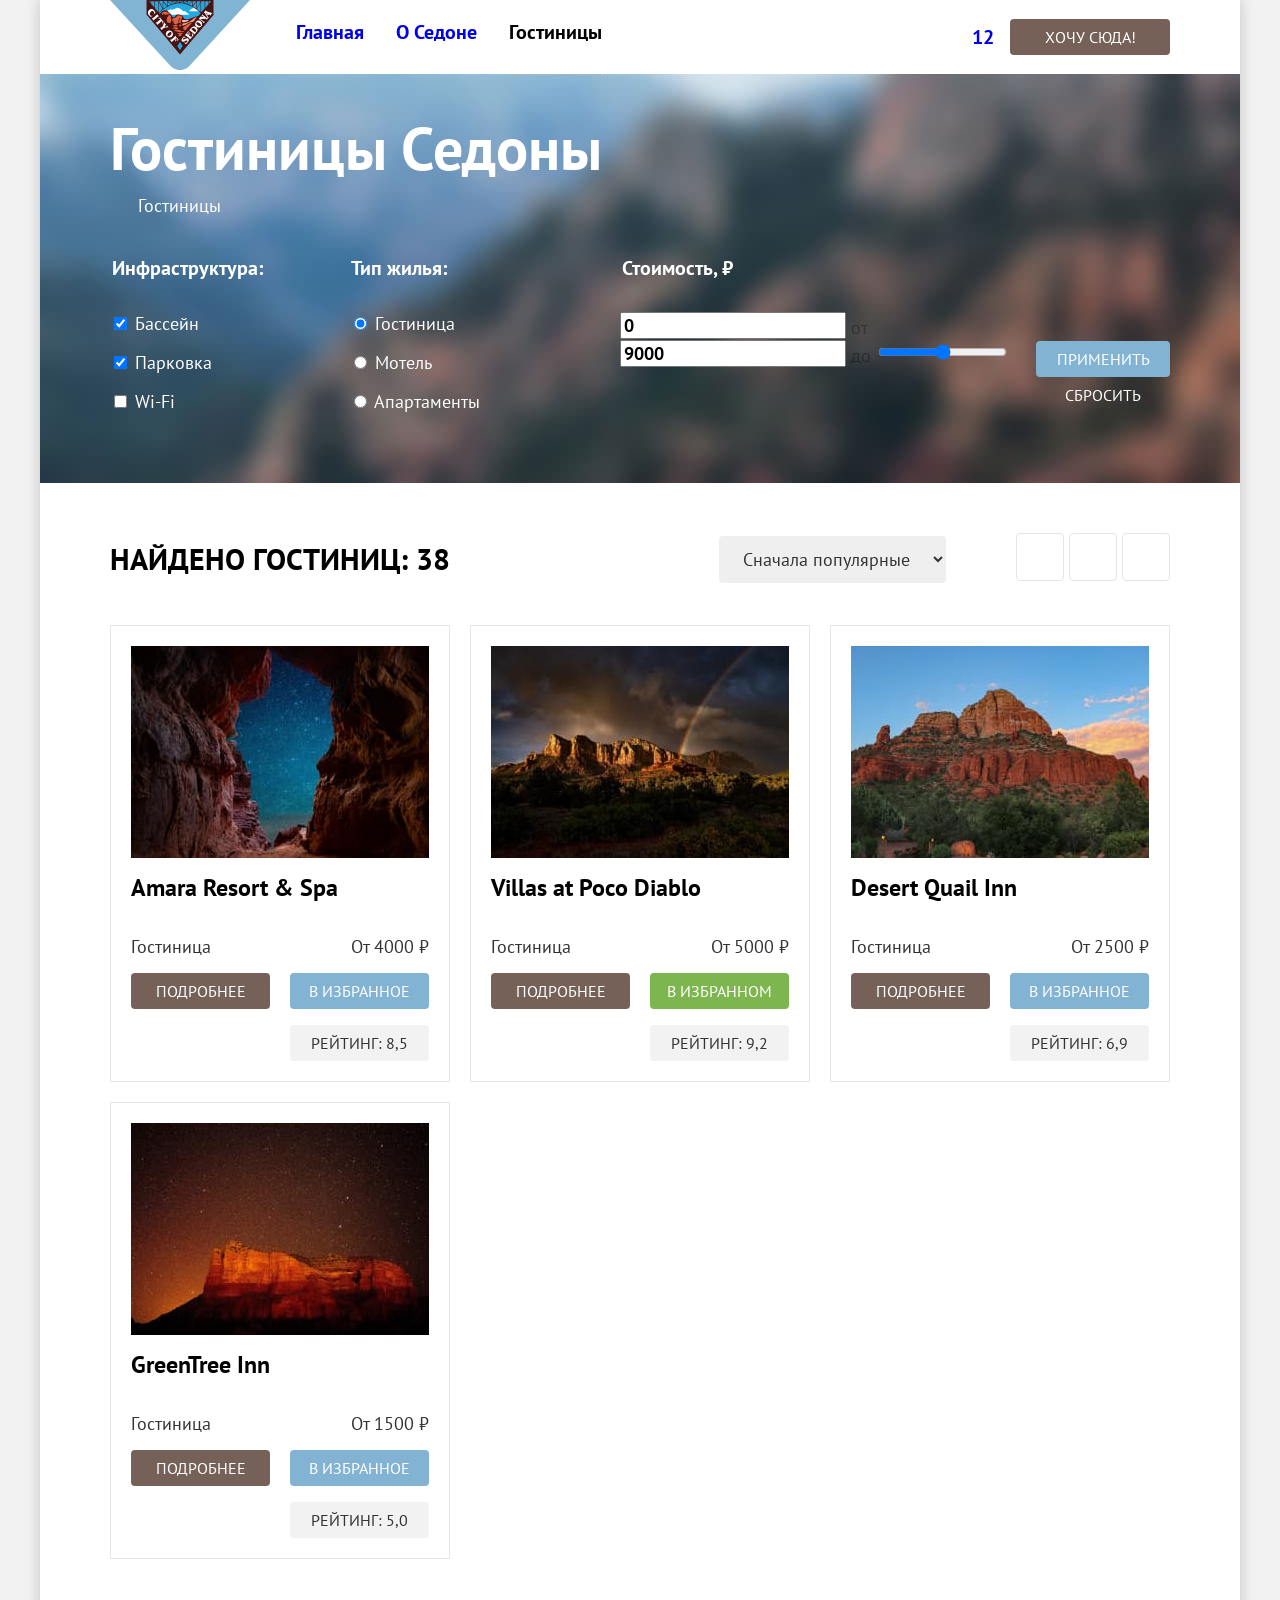
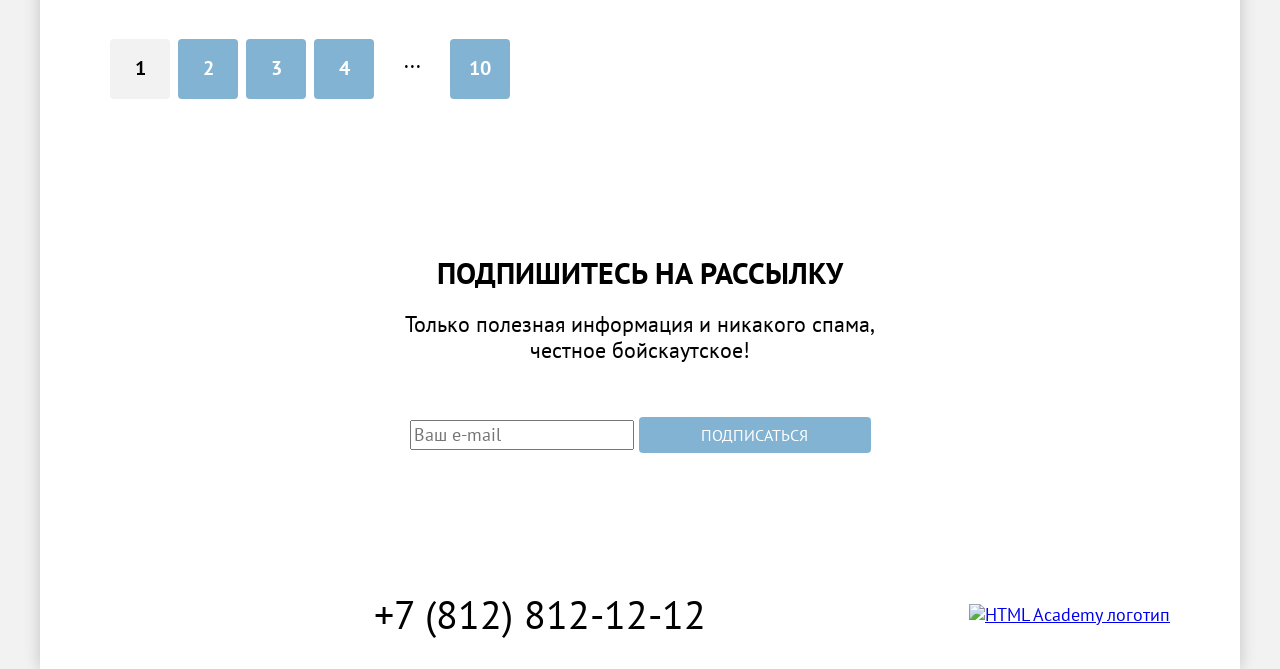
==== catalog.html @ a779dffb "Добавит сетки для блока удобств и карточек товаров" ====
<!doctype html>
<html lang="ru">
  <head>
    <meta charset="utf-8" />
    <title>Каталог</title>
    <link rel="stylesheet" href="styles/styles.css" />
  </head>
  <body>
    <header class="page-header">
      <div class="page-header__container container">
        <div class="page-header__logo logo">
          <a href="index.html" class="logo__link">
            <img
              src="images/logo.svg"
              width="140"
              height="70"
              alt="Логотип Седона"
            />
          </a>
        </div>

        <nav class="page-header__navigation navigation">
          <ul class="navigation__list">
            <li class="navigation__item">
              <a class="navigation__link" href="index.html">Главная</a>
            </li>
            <li class="navigation__item">
              <a href="#" class="navigation__link">О Седоне</a>
            </li>
            <li class="navigation__item">
              <a class="navigation__link" aria-current="page">Гостиницы</a>
            </li>
          </ul>

          <ul class="navigation__list navigation__list--user">
            <li class="navigation__item">
              <a href="#" class="navigation__link">
                <span class="visually-hidden">Поиск</span>
              </a>
            </li>
            <li class="navigation__item">
              <a href="#" class="navigation__link">
                <span class="visually-hidden">Отелей в избранном:</span>
                <span class="navigation__favorites">12</span>
              </a>
            </li>
            <li class="navigation__item">
              <a href="#" class="navigation__button button button--brown"
                >Хочу сюда!</a
              >
            </li>
          </ul>
        </nav>
      </div>
    </header>

    <main class="page-main page-main--inner">
      <header class="page-main__header page-main__header--catalog">
        <div class="container">
          <h1 class="page-main__title">Гостиницы Седоны</h1>

          <div class="page-main__breadcrumbs breadcrumbs">
            <ul class="breadcrumbs__list">
              <li class="breadcrumbs__item">
                <a href="index.html" class="breadcrumbs__link">
                  <span class="visually-hidden">Главная</span>
                </a>
              </li>
              <li class="breadcrumbs__item">
                <a class="breadcrumbs__link">Гостиницы</a>
              </li>
            </ul>
          </div>

          <div class="page-main__filters filters">
            <form
              action="https://echo.htmlacademy.ru/"
              method="get"
              class="filters__form"
            >
              <div class="filters__column filters__column--left">
                <fieldset class="filter__group">
                  <legend class="filter__title">Инфраструктура:</legend>

                  <ul class="filter__list">
                    <li class="filter__item">
                      <label class="filter__control control">
                        <input
                          type="checkbox"
                          name="pool"
                          class="control__input"
                          checked
                        />
                        <span class="control__title">Бассейн</span>
                      </label>
                    </li>
                    <li class="filter__item">
                      <label class="filter__control control">
                        <input
                          type="checkbox"
                          name="parking"
                          class="control__input"
                          checked
                        />
                        <span class="control__title">Парковка</span>
                      </label>
                    </li>
                    <li class="filter__item">
                      <label class="filter__control control">
                        <input
                          type="checkbox"
                          name="wi-fi"
                          class="control__input"
                        />
                        <span class="control__title">Wi-Fi</span>
                      </label>
                    </li>
                  </ul>
                </fieldset>

                <fieldset class="filter__group">
                  <legend class="filter__title">Тип жилья:</legend>

                  <ul class="filter__list">
                    <li class="filter__item">
                      <label class="filter__control control">
                        <input
                          type="radio"
                          name="housing-type"
                          value="hotel"
                          class="control__input"
                          checked
                        />
                        <span class="control__title">Гостиница</span>
                      </label>
                    </li>
                    <li class="filter__item">
                      <label class="filter__control control">
                        <input
                          type="radio"
                          name="housing-type"
                          value="motel"
                          class="control__input"
                        />
                        <span class="control__title">Мотель</span>
                      </label>
                    </li>
                    <li class="filter__item">
                      <label class="filter__control control">
                        <input
                          type="radio"
                          name="housing-type"
                          value="apartments"
                          class="control__input"
                        />
                        <span class="control__title">Апартаменты</span>
                      </label>
                    </li>
                  </ul>
                </fieldset>
              </div>

              <div class="filters__column filters__column--right">
                <fieldset class="filter__group">
                  <legend class="filter__title">Стоимость, &#8381;</legend>

                  <label for="price-min" class="filter__price">
                    <input
                      type="number"
                      id="price-min"
                      name="price-min"
                      value="0"
                    />
                    <span>от</span>
                  </label>

                  <label for="price-max" class="filter__price">
                    <input
                      type="number"
                      id="price-max"
                      name="price-max"
                      value="9000"
                    />
                    <span>до</span>
                  </label>

                  <input type="range" />
                </fieldset>

                <div class="filters__buttons">
                  <button
                    type="submit"
                    class="filters__button button button--blue"
                  >
                    Применить
                  </button>
                  <button
                    type="reset"
                    class="filters__button button button--transparent"
                  >
                    Сбросить
                  </button>
                </div>
              </div>
            </form>
          </div>
        </div>
      </header>

      <div class="container">
        <div class="page-main__handling handling">
          <p class="handling__text">
            <b>Найдено гостиниц: 38</b>
          </p>

          <select class="handling__sort" name="sort" aria-label="Сортировка">
            <option value="popular">Сначала популярные</option>
            <option value="cheap">Сначала дешёвые</option>
            <option value="expensive">Сначала дорогие</option>
          </select>

          <div class="handling__view" aria-label="Вид отображения">
            <a class="handling__button button" href="catalog.html?view=tile">
              <span class="visually-hidden">Плитка</span>
            </a>
            <a class="handling__button button" href="catalog.html?view=card">
              <span class="visually-hidden">Карточка</span>
            </a>
            <a class="handling__button button" href="catalog.html?view=list">
              <span class="visually-hidden">Список</span>
            </a>
          </div>
        </div>

        <section class="offers">
          <h2 class="visually-hidden">Найденные предложения гостиниц</h2>

          <ul class="offers__list">
            <li class="offers__item">
              <article class="offer">
                <div class="offer__image">
                  <img
                    src="images/hotels/hotel-1.jpg"
                    width="300"
                    height="212"
                    alt="Amara Resort & Spa"
                  />
                </div>

                <h3 class="offer__title">Amara Resort & Spa</h3>

                <dl class="offer__detail">
                  <dt>Гостиница</dt>
                  <dd>От 4000 ₽</dd>
                </dl>

                <footer class="offer__footer">
                  <div class="offer__links">
                    <a href="#" class="offer__link button button--brown"
                      >Подробнее</a
                    >
                    <a href="#" class="offer__link button button--blue"
                      >В избранное</a
                    >
                  </div>

                  <div class="offer__rating rating">
                    <span class="rating__stars"></span>
                    <span class="rating__value button button--grey"
                      >Рейтинг: 8,5</span
                    >
                  </div>
                </footer>
              </article>
            </li>

            <li class="offers__item">
              <article class="offer">
                <div class="offer__image">
                  <img
                    src="images/hotels/hotel-2.jpg"
                    width="300"
                    height="212"
                    alt="Villas at Poco Diablo"
                  />
                </div>

                <h3 class="offer__title">Villas at Poco Diablo</h3>

                <dl class="offer__detail">
                  <dt>Гостиница</dt>
                  <dd>От 5000 ₽</dd>
                </dl>

                <footer class="offer__footer">
                  <div class="offer__links">
                    <a href="#" class="offer__link button button--brown"
                      >Подробнее</a
                    >
                    <a href="#" class="offer__link button button--green"
                      >В избранном</a
                    >
                  </div>

                  <div class="offer__rating rating">
                    <span class="rating__stars"></span>
                    <span class="rating__value button button--grey"
                      >Рейтинг: 9,2</span
                    >
                  </div>
                </footer>
              </article>
            </li>

            <li class="offers__item">
              <article class="offer">
                <div class="offer__image">
                  <img
                    src="images/hotels/hotel-3.jpg"
                    width="300"
                    height="212"
                    alt="Desert Quail Inn"
                  />
                </div>

                <h3 class="offer__title">Desert Quail Inn</h3>

                <dl class="offer__detail">
                  <dt>Гостиница</dt>
                  <dd>От 2500 ₽</dd>
                </dl>

                <footer class="offer__footer">
                  <div class="offer__links">
                    <a href="#" class="offer__link button button--brown"
                      >Подробнее</a
                    >
                    <a href="#" class="offer__link button button--blue"
                      >В избранноe</a
                    >
                  </div>

                  <div class="offer__rating rating">
                    <span class="rating__stars"></span>
                    <span class="rating__value button button--grey"
                      >Рейтинг: 6,9</span
                    >
                  </div>
                </footer>
              </article>
            </li>

            <li class="offers__item">
              <article class="offer">
                <div class="offer__image">
                  <img
                    src="images/hotels/hotel-4.jpg"
                    width="300"
                    height="212"
                    alt="GreenTree Inn"
                  />
                </div>

                <h3 class="offer__title">GreenTree Inn</h3>

                <dl class="offer__detail">
                  <dt>Гостиница</dt>
                  <dd>От 1500 ₽</dd>
                </dl>

                <footer class="offer__footer">
                  <div class="offer__links">
                    <a href="#" class="offer__link button button--brown"
                      >Подробнее</a
                    >
                    <a href="#" class="offer__link button button--blue"
                      >В избранноe</a
                    >
                  </div>

                  <div class="offer__rating rating">
                    <span class="rating__stars"></span>
                    <span class="rating__value button button--grey"
                      >Рейтинг: 5,0</span
                    >
                  </div>
                </footer>
              </article>
            </li>
          </ul>
        </section>

        <div class="page-main__pagination pagination">
          <ul class="pagination__list">
            <li class="pagination__item pagination__item--current">
              <a class="pagination__link button button--grey">1</a>
            </li>

            <li class="pagination__item">
              <a href="#" class="pagination__link button button--blue">2</a>
            </li>

            <li class="pagination__item">
              <a href="#" class="pagination__link button button--blue">3</a>
            </li>

            <li class="pagination__item">
              <a href="#" class="pagination__link button button--blue">4</a>
            </li>

            <li class="pagination__item pagination__item--space">
              <span class="pagination__link button">...</span>
            </li>

            <li class="pagination__item">
              <a href="#" class="pagination__link button button--blue">10</a>
            </li>
          </ul>
        </div>
      </div>
    </main>

    <footer class="page-footer">
      <section class="page-footer__subscribe subscribe">
        <div class="container subscribe__container">
          <h2 class="subscribe__title">Подпишитесь на рассылку</h2>

          <p class="subscribe__text">
            Только полезная информация и никакого спама,<br />честное
            бойскаутское!
          </p>

          <form
            class="subscribe__form"
            action="https://echo.htmlacademy.ru/"
            method="post"
          >
            <input
              type="email"
              name="email"
              class="subscribe__input"
              placeholder="Ваш e-mail"
              autocomplete="email"
            />
            <button type="submit" class="subscribe__button button button--blue">
              Подписаться
            </button>
          </form>
        </div>
      </section>

      <div class="page-footer__container container">
        <section class="page-footer__social social">
          <h2 class="social__title visually-hidden">Мы в социальных сетях</h2>

          <ul class="social__list">
            <li class="social__item">
              <a href="#" class="social__link">
                <span class="visually-hidden">ВК</span>
              </a>
            </li>
            <li class="social__item">
              <a href="#" class="social__link">
                <span class="visually-hidden">Телеграмм</span>
              </a>
            </li>
            <li class="social__item">
              <a href="#" class="social__link">
                <span class="visually-hidden">YouTube</span>
              </a>
            </li>
          </ul>
        </section>

        <section class="page-footer__contacts contacts">
          <h2 class="contacts__title visually-hidden">Контакты</h2>

          <ul class="contacts__list">
            <li class="contacts__item">
              <a href="tel:78128121212" class="contacts__link"
                >+7 (812) 812-12-12</a
              >
            </li>
          </ul>
        </section>

        <div class="page-footer__academy academy">
          <a
            href="https://htmlacademy.ru/intensive/htmlcss"
            class="academy__link"
          >
            <img
              src="images/academy.svg"
              width="115"
              height="33"
              alt="HTML Academy логотип"
            />
          </a>
        </div>
      </div>
    </footer>
  </body>
</html>
---- styles/styles.css ----
@font-face {
  font-family: "PT Sans";
  font-style: normal;
  font-weight: 400;
  src: url("../fonts/ptsans-400.woff2") format("woff2");
  font-display: swap;
}

@font-face {
  font-family: "PT Sans";
  font-style: normal;
  font-weight: 700;
  src: url("../fonts/ptsans-700.woff2") format("woff2");
  font-display: swap;
}

:root {
  --brown-bg: #756157;
  --blue-bg: #82b3d3;
  --grey-bg: #f2f2f2;
  --green-bg: #7DB54F;
  --color-secondary: #333333;
  --light-blue-bg: rgba(131, 179, 211, 0.12);
  --fz-h2: 30px;
  --lh-h2: 36px;
  --btn-border-radius: 4px;
  --border-handling: 1px solid #e5e5e5;
}

.visually-hidden {
  position: absolute;
  width: 1px;
  height: 1px;
  margin: -1px;
  padding: 0;
  border: 0;
  clip: rect(0 0 0 0);
  overflow: hidden;
}

html {
  height: 100%;
  background-color: var(--grey-bg);
}

body {
  display: flex;
  flex-direction: column;
  margin: 0 auto;
  max-width: 1200px;
  min-height: 100%;

  font-family: "PT Sans", sans-serif;
  font-size: 18px;
  line-height: 21px;
  color: #000000;

  background-color: #ffffff;
  box-shadow: 0 0 15px 0 rgba(0, 0, 0, 0.2);
}

h1 {
  margin: 0;
  font-weight: 700;
  font-size: 60px;
  line-height: 78px;
}

.page-main {
  flex-grow: 1;
}

.page-main--inner {
  margin-bottom: 20px;
}

.container {
  margin: 0 auto;
  max-width: 1060px;
}

.button {
  box-sizing: border-box;
  display: inline-block;
  padding: 8px;

  font: inherit;
  color: inherit;
  font-size: 16px;
  line-height: 20px;
  text-align: center;
  text-decoration: none;
  text-transform: uppercase;

  border: none;
  border-radius: var(--btn-border-radius);
  cursor: pointer;
}

.button--brown {
  color: #ffffff;
  background-color: var(--brown-bg);
}

.button--blue {
  color: #ffffff;
  background-color: var(--blue-bg);
}

.button--green {
  color: #ffffff;
  background-color: var(--green-bg);
}

.button--transparent {
  background-color: transparent;
}

.button--grey {
  background-color: var(--grey-bg);
}

.navigation {
  flex-grow: 1;
  display: flex;
}

.navigation__list {
  display: flex;
  flex-wrap: wrap;
  margin: 0;
  padding: 0;
}

.navigation__list--user {
  margin-left: auto;
  align-items: center;
}

.navigation__item {
  list-style: none;
}

.navigation__link {
  display: block;
  padding: 20px 16px;

  font-weight: 700;
  font-size: 20px;
  line-height: 24px;
  text-decoration: none;
}

.navigation__button {
   min-width: 160px;
}

.banner {
  padding: 51px;
  padding-bottom: 82px;

  color: #ffffff;
  text-align: center;

  background-color: var(--light-blue-bg);
  background-image: url("../images/backkgrounds/bg-welcome.jpg");
  background-repeat: no-repeat;
  background-position: center;
  background-size: cover;
}

.promo {
  padding: 64px;
  font-size: 22px;
  line-height: 26px;
  text-align: center;
}

.promo--big {
  padding-top: 69px;
  padding-bottom: 69px;
}

.promo p {
  margin-top: 0;
  margin-bottom: 25px;
}

.promo p:last-child {
  margin-bottom: 0;
}

.promo__text {
  margin: 0 auto;
  max-width: 620px;

  font-weight: 700;
  font-size: var(--fz-h2);
  line-height: var(--lh-h2);
  text-align: center;
  text-transform: uppercase;
}

.features__list {
  display: grid;
  grid-template-columns: repeat(3, 1fr);
  margin: 0;
  padding: 0;
  list-style: none;
}

.features__item {
  grid-column: span 1;
  text-align: center;
}

.features__item:nth-child(2n) {
  background-color: var(--light-blue-bg);
}

.features__item:nth-child(2n-1) {
  background-color: rgba(131, 179, 211, 0.2);
}

.features__item:first-child,
.features__item:last-child {
  grid-column: 1 / -1;
  color: #ffffff;
  background-color: var(--blue-bg);
}

.feature {
  display: flex;
}

.feature--with-image {
  display: grid;
  grid-template-columns: repeat(3, 1fr);
}

.feature--with-image .feature__image {
  grid-column: span 2;
}

.feature__description {
  display: flex;
  flex-direction: column;
  justify-content: center;
  align-items: center;
  box-sizing: border-box;
  padding: 84px;
  min-height: 385px;
}

.feature__description h3 {
  margin: 0;
  margin-bottom: 62px;

  font-weight: 700;
  font-size: 24px;
  line-height: 28px;
  text-transform: uppercase;
}

.feature__description p {
  vertical-align: middle;
}

.feature__image img {
  display: block;
  max-width: 100%;
}

.facilities__list {
  display: grid;
  grid-template-columns: repeat(3, 1fr);
  margin: 0;
  padding: 0;
  list-style: none;
}

.facilities__item {
  display: flex;
  flex-direction: column;
  justify-content: center;
  align-items: center;
  padding: 80px 85px;

  color: #333333;
  text-align: center;
}

.facilities__item:nth-child(2n - 1) {
  background-color: var(--light-blue-bg);
}

.facilities__item h3 {
  margin: 0;
  margin-bottom: 30px;

  font-weight: 700;
  font-size: 24px;
  line-height: 28px;
  text-transform: uppercase;
}

.facilities__item img {
  margin-bottom: 30px;
}

.facilities__item p {
  margin: 0;
}

.subscribe {
  margin: 0 auto;
  padding: 96px;
  text-align: center;
}

.subscribe--with-bg {
  color: #ffffff;
  background-color: var(--blue-bg);
  background-image: url("../images/backkgrounds/bg-subscribe.jpg");
  background-repeat: no-repeat;
  background-position: center;
  background-size: cover;
}

.subscribe p {
  margin: 0;
  margin-bottom: 20px;

  font-size: 22px;
  line-height: 26px;
}

.subscribe p:last-child {
  margin-bottom: 0;
}

.subscribe b,
.subscribe h2 {
  font-size: var(--fz-h2);
  line-height: var(--lh-h2);
  text-transform: uppercase;
}

.subscribe h2 {
  margin: 0;
  margin-bottom: 20px;
}

.subscribe__link {
  margin-top: 34px;
  min-width: 375px;
}

.subscribe__form {
  margin-top: 54px;
}

.subscribe__input {
  font: inherit;
  font-size: 18px;
  line-height: 24px;
}

.subscribe__button {
  width: 232px;
}

.social__list {
  margin: 0;
  padding: 0;
  list-style: none;
}

.social__link {
  color: inherit;
  text-decoration: none;
}

.contacts__list {
  margin: 0;
  padding: 0;
  list-style: none;
}

.contacts__link {
  font-size: 40px;
  line-height: 1;
  color: inherit;
  text-decoration: none;
}

.page-main__header {
  margin-bottom: 50px;
  padding-top: 35px;
  padding-bottom: 70px;
}

.page-main__header--catalog {
  color: #ffffff;
  background-color: var(--blue-bg);
  background-image: url("../images/backkgrounds/bg-filter.jpg");
  background-position: center;
  background-repeat: no-repeat;
  background-size: cover;
}

.page-main__title {
  margin-bottom: 8px;
}

.page-main__breadcrumbs {
  margin-bottom: 40px;
}

.page-main__handling {
  margin-bottom: 40px;
}

.breadcrumbs__list {
  display: flex;
  margin: 0;
  padding: 0;
  list-style: none;
}

.breadcrumbs__item:not(:last-child) {
  margin-right: 28px;
}

.breadcrumbs__link {
  color: inherit;
  text-decoration: none;
}

.filter__group {
  margin: 0;
  padding: 0;
  border: none;
}

.filters__form {
  display: flex;
  justify-content: space-between;
}

.filters__column {
  display: flex;
  justify-content: space-between;
}

.filters__column--left {
  width: 370px;
}

.filters__column--right {
  width: 550px;
}

.filter__title {
  margin-bottom: 32px;
  font-weight: 700;
  font-size: 20px;
  line-height: 24px;
}

.filter__list {
  margin: 0;
  padding: 0;
  list-style: none;
}

.filter__item:not(:last-child) {
  margin-bottom: 16px;
}

.control {
  line-height: 23px;
}

.filter__price input {
  font: inherit;
  font-weight: 700;
  font-size: inherit;
}

.filter__price span {
  line-height: 24px;
  vertical-align: middle;
  text-align: right;
  color: rgba(0, 0, 0, 0.3);
}

.filters__buttons {
  align-self: flex-end;
}

.filters__button {
  width: 100%;
}

.handling {
  display: flex;
  align-items: center;
}

.handling__text {
  margin: 0;
  margin-right: auto;

  font-weight: 700;
  font-size: var(--fz-h2);
  line-height: var(--lh-h2);
  text-transform: uppercase;
}

.handling__sort {
  margin-right: 70px;
  padding: 11px 20px;

  font: inherit;
  color: var(--color-secondary);

  border: var(--border-grey);
  border-radius: var(--btn-border-radius);
}

.handling__button {
  width: 48px;
  height: 48px;
  border: var(--border-handling);
}

.offers {
  margin-bottom: 40px;
}

.offers__list {
  display: grid;
  grid-template-columns: repeat(3, 1fr);
  gap: 20px;
  margin: 0;
  padding: 0;
  list-style: none;
}

.offers__item {
  display: grid;
}

.offer {
  display: flex;
  flex-direction: column;
  padding: 20px;
  border: 1px solid #e6e6e6;
}

.offer__image img {
  display: block;
  margin-bottom: 16px;
  max-width: 100%;
  object-fit: cover;
  object-position: center;
}

.offer__title {
  margin: 0;
  margin-bottom: 16px;

  font-weight: 700;
  font-size: 24px;
  line-height: 28px;
}

.offer__detail {
  display: grid;
  grid-template-columns: 1fr 1fr;
  margin-bottom: 16px;
  color: var(--color-secondary);
}

.offer__detail dd {
  margin: 0;
  text-align: right;
}

.offer__footer {
  margin-top: auto;
}

.offer__links {
  display: grid;
  grid-template-columns: 1fr 1fr;
  gap: 20px;
  margin-bottom: 16px;
}

.rating {
  display: grid;
  grid-template-columns: 1fr 1fr;
  gap: 20px;
}

.rating__value {
  color: var(--color-secondary);
}

.pagination {
  padding: 40px 0;
}

.pagination__list {
  display: flex;
  gap: 8px;
  margin: 0;
  padding: 0;
  list-style: none;
}

.pagination__item {
  color: #ffffff;
}

.pagination__item--current {
  color: inherit;
}

.pagination__item--space {
  color: inherit;
}

.pagination__link {
  width: 60px;
  height: 60px;

  font-weight: 700;
  font-size: 20px;
  line-height: 42px;
  color: inherit;
  text-align: center;
  text-decoration: none;
  vertical-align: middle;
  text-transform: uppercase;
}

.pagination__item--space .pagination__link {
  font-weight: 400;
  font-size: 22px;
  line-height: 26px;
}

.page-header__container {
  display: flex;
}

.page-header__logo {
  margin-right: 30px;
}

.page-footer__container {
  display: flex;
  flex-wrap: wrap;
  justify-content: space-between;
  align-items: center;
  padding-top: 45px;
  padding-bottom: 35px;
}
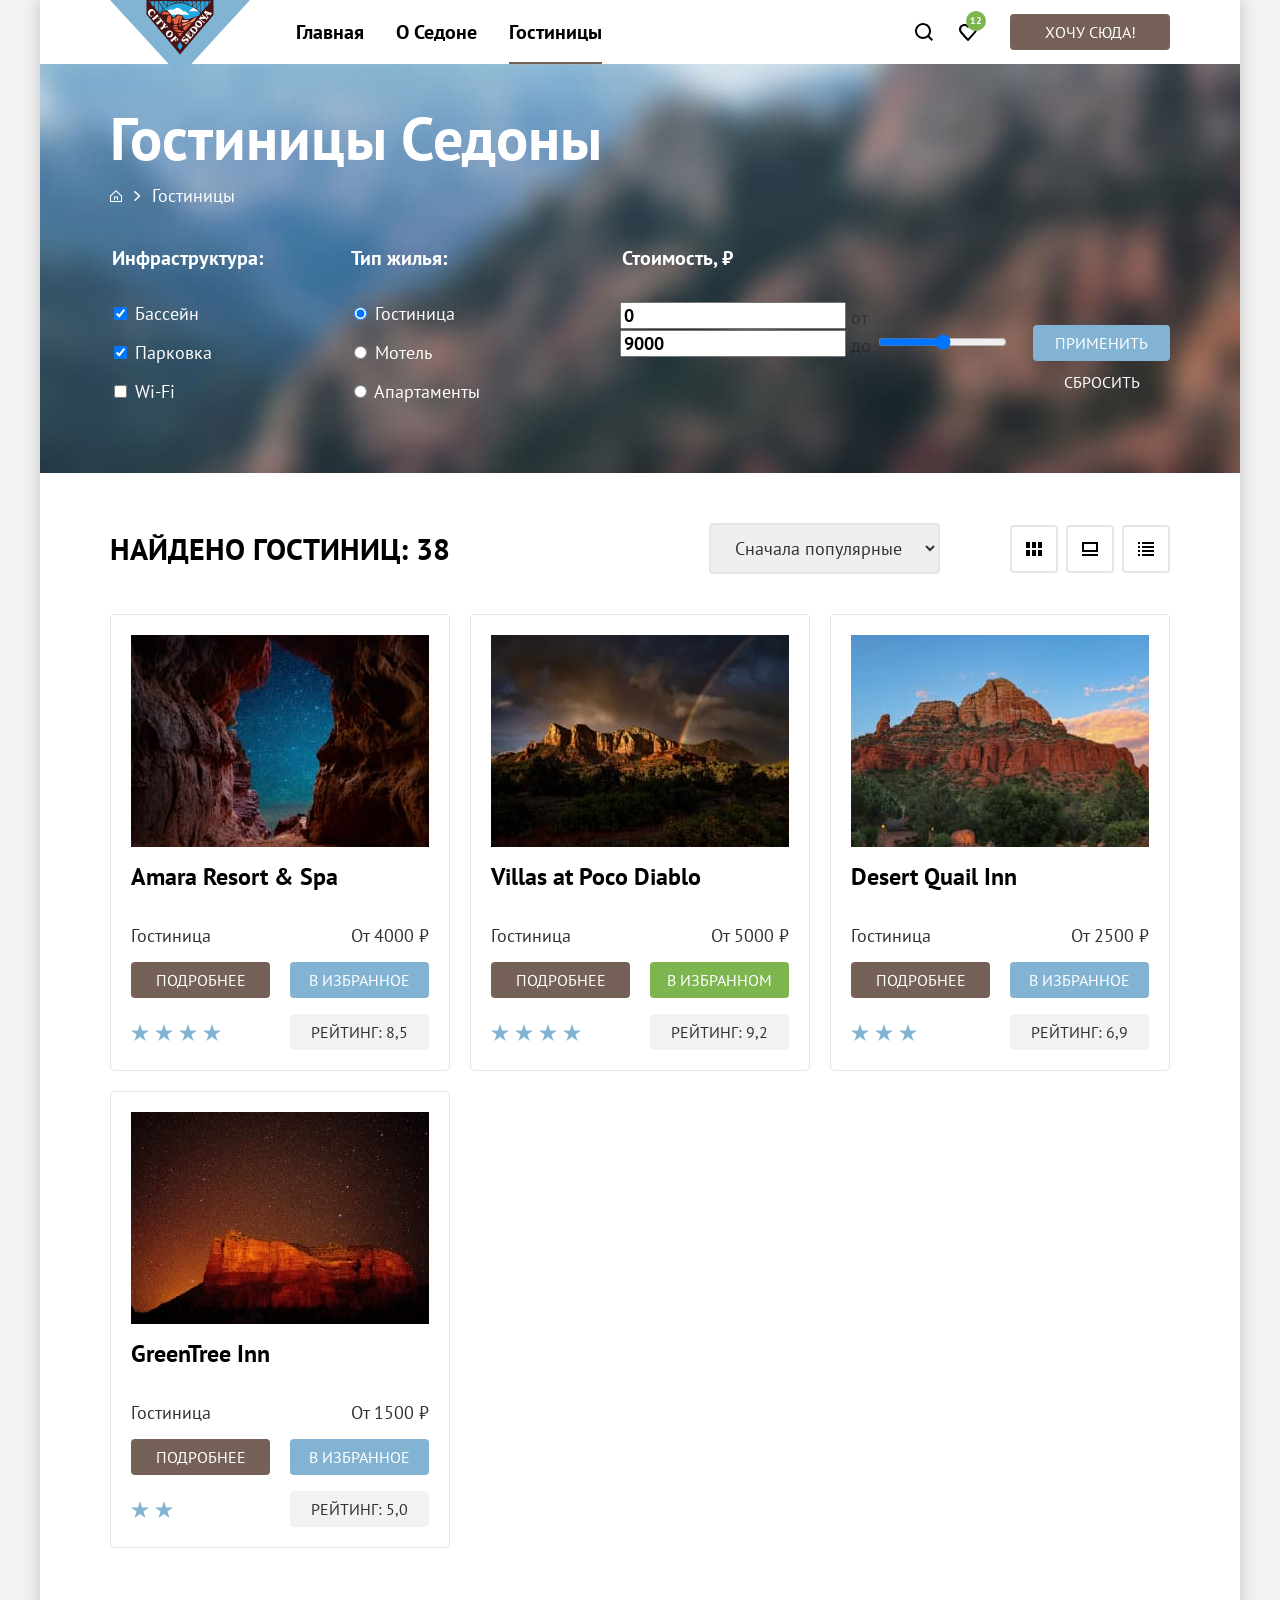
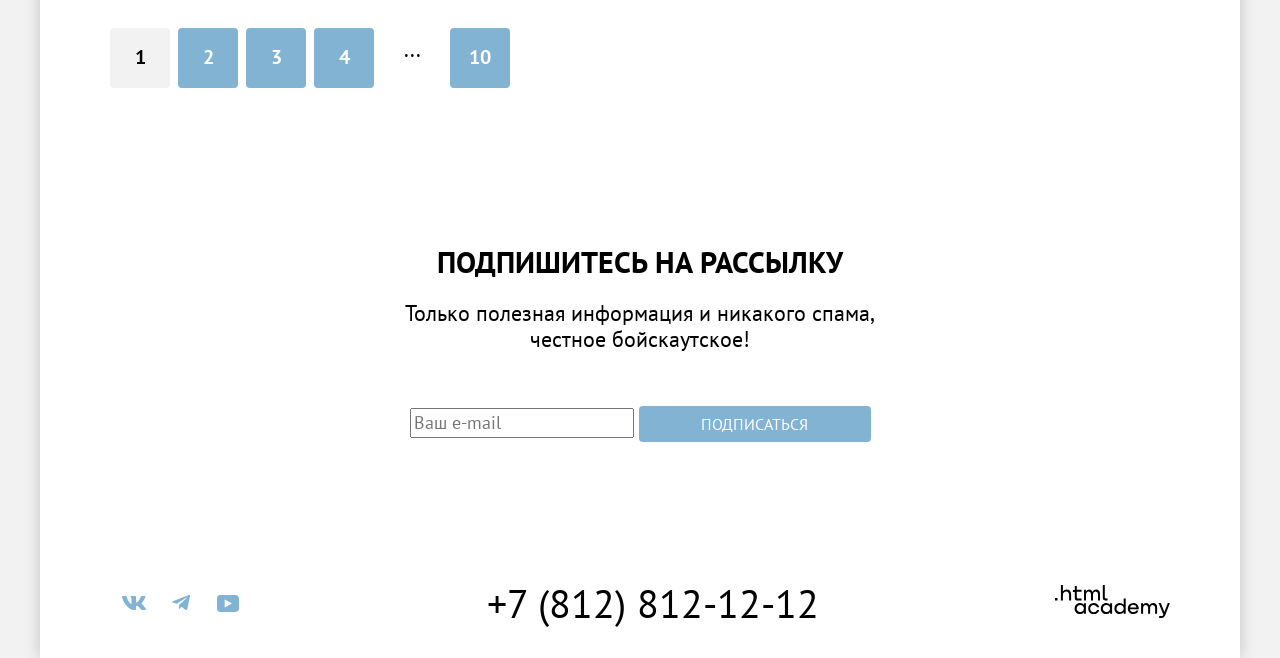
==== commit 30531adc: "Стилизует декоративные элементы каталога" ====
--- a/catalog.html
+++ b/catalog.html
@@ -34,12 +34,12 @@
 
           <ul class="navigation__list navigation__list--user">
             <li class="navigation__item">
-              <a href="#" class="navigation__link">
+              <a href="#" class="navigation__link navigation__link--search">
                 <span class="visually-hidden">Поиск</span>
               </a>
             </li>
             <li class="navigation__item">
-              <a href="#" class="navigation__link">
+              <a href="#" class="navigation__link navigation__link--favorites">
                 <span class="visually-hidden">Отелей в избранном:</span>
                 <span class="navigation__favorites">12</span>
               </a>
@@ -62,7 +62,10 @@
           <div class="page-main__breadcrumbs breadcrumbs">
             <ul class="breadcrumbs__list">
               <li class="breadcrumbs__item">
-                <a href="index.html" class="breadcrumbs__link">
+                <a
+                  href="index.html"
+                  class="breadcrumbs__link breadcrumbs__link--index"
+                >
                   <span class="visually-hidden">Главная</span>
                 </a>
               </li>
@@ -220,13 +223,22 @@
           </select>
 
           <div class="handling__view" aria-label="Вид отображения">
-            <a class="handling__button button" href="catalog.html?view=tile">
+            <a
+              class="handling__button handling__button--tile button"
+              href="catalog.html?view=tile"
+            >
               <span class="visually-hidden">Плитка</span>
             </a>
-            <a class="handling__button button" href="catalog.html?view=card">
+            <a
+              class="handling__button handling__button--card button"
+              href="catalog.html?view=card"
+            >
               <span class="visually-hidden">Карточка</span>
             </a>
-            <a class="handling__button button" href="catalog.html?view=list">
+            <a
+              class="handling__button handling__button--list button"
+              href="catalog.html?view=list"
+            >
               <span class="visually-hidden">Список</span>
             </a>
           </div>
@@ -265,7 +277,67 @@
                   </div>
 
                   <div class="offer__rating rating">
-                    <span class="rating__stars"></span>
+                    <span class="rating__stars">
+                      <svg
+                        width="18"
+                        height="17"
+                        viewBox="0 0 18 17"
+                        fill="none"
+                        xmlns="http://www.w3.org/2000/svg"
+                        aria-hidden="true"
+                        focusable="false"
+                      >
+                        <path
+                          d="M9 0L11.1 6.5H18L12.4 10.5L14.6 17L9 13L3.4 17L5.6 10.5L0 6.5H6.9L9 0Z"
+                          fill="#83B3D3"
+                        />
+                      </svg>
+
+                      <svg
+                        width="18"
+                        height="17"
+                        viewBox="0 0 18 17"
+                        fill="none"
+                        xmlns="http://www.w3.org/2000/svg"
+                        aria-hidden="true"
+                        focusable="false"
+                      >
+                        <path
+                          d="M9 0L11.1 6.5H18L12.4 10.5L14.6 17L9 13L3.4 17L5.6 10.5L0 6.5H6.9L9 0Z"
+                          fill="#83B3D3"
+                        />
+                      </svg>
+
+                      <svg
+                        width="18"
+                        height="17"
+                        viewBox="0 0 18 17"
+                        fill="none"
+                        xmlns="http://www.w3.org/2000/svg"
+                        aria-hidden="true"
+                        focusable="false"
+                      >
+                        <path
+                          d="M9 0L11.1 6.5H18L12.4 10.5L14.6 17L9 13L3.4 17L5.6 10.5L0 6.5H6.9L9 0Z"
+                          fill="#83B3D3"
+                        />
+                      </svg>
+
+                      <svg
+                        width="18"
+                        height="17"
+                        viewBox="0 0 18 17"
+                        fill="none"
+                        xmlns="http://www.w3.org/2000/svg"
+                        aria-hidden="true"
+                        focusable="false"
+                      >
+                        <path
+                          d="M9 0L11.1 6.5H18L12.4 10.5L14.6 17L9 13L3.4 17L5.6 10.5L0 6.5H6.9L9 0Z"
+                          fill="#83B3D3"
+                        />
+                      </svg>
+                    </span>
                     <span class="rating__value button button--grey"
                       >Рейтинг: 8,5</span
                     >
@@ -303,7 +375,67 @@
                   </div>
 
                   <div class="offer__rating rating">
-                    <span class="rating__stars"></span>
+                    <span class="rating__stars">
+                      <svg
+                        width="18"
+                        height="17"
+                        viewBox="0 0 18 17"
+                        fill="none"
+                        xmlns="http://www.w3.org/2000/svg"
+                        aria-hidden="true"
+                        focusable="false"
+                      >
+                        <path
+                          d="M9 0L11.1 6.5H18L12.4 10.5L14.6 17L9 13L3.4 17L5.6 10.5L0 6.5H6.9L9 0Z"
+                          fill="#83B3D3"
+                        />
+                      </svg>
+
+                      <svg
+                        width="18"
+                        height="17"
+                        viewBox="0 0 18 17"
+                        fill="none"
+                        xmlns="http://www.w3.org/2000/svg"
+                        aria-hidden="true"
+                        focusable="false"
+                      >
+                        <path
+                          d="M9 0L11.1 6.5H18L12.4 10.5L14.6 17L9 13L3.4 17L5.6 10.5L0 6.5H6.9L9 0Z"
+                          fill="#83B3D3"
+                        />
+                      </svg>
+
+                      <svg
+                        width="18"
+                        height="17"
+                        viewBox="0 0 18 17"
+                        fill="none"
+                        xmlns="http://www.w3.org/2000/svg"
+                        aria-hidden="true"
+                        focusable="false"
+                      >
+                        <path
+                          d="M9 0L11.1 6.5H18L12.4 10.5L14.6 17L9 13L3.4 17L5.6 10.5L0 6.5H6.9L9 0Z"
+                          fill="#83B3D3"
+                        />
+                      </svg>
+
+                      <svg
+                        width="18"
+                        height="17"
+                        viewBox="0 0 18 17"
+                        fill="none"
+                        xmlns="http://www.w3.org/2000/svg"
+                        aria-hidden="true"
+                        focusable="false"
+                      >
+                        <path
+                          d="M9 0L11.1 6.5H18L12.4 10.5L14.6 17L9 13L3.4 17L5.6 10.5L0 6.5H6.9L9 0Z"
+                          fill="#83B3D3"
+                        />
+                      </svg>
+                    </span>
                     <span class="rating__value button button--grey"
                       >Рейтинг: 9,2</span
                     >
@@ -341,7 +473,52 @@
                   </div>
 
                   <div class="offer__rating rating">
-                    <span class="rating__stars"></span>
+                    <span class="rating__stars">
+                      <svg
+                        width="18"
+                        height="17"
+                        viewBox="0 0 18 17"
+                        fill="none"
+                        xmlns="http://www.w3.org/2000/svg"
+                        aria-hidden="true"
+                        focusable="false"
+                      >
+                        <path
+                          d="M9 0L11.1 6.5H18L12.4 10.5L14.6 17L9 13L3.4 17L5.6 10.5L0 6.5H6.9L9 0Z"
+                          fill="#83B3D3"
+                        />
+                      </svg>
+
+                      <svg
+                        width="18"
+                        height="17"
+                        viewBox="0 0 18 17"
+                        fill="none"
+                        xmlns="http://www.w3.org/2000/svg"
+                        aria-hidden="true"
+                        focusable="false"
+                      >
+                        <path
+                          d="M9 0L11.1 6.5H18L12.4 10.5L14.6 17L9 13L3.4 17L5.6 10.5L0 6.5H6.9L9 0Z"
+                          fill="#83B3D3"
+                        />
+                      </svg>
+
+                      <svg
+                        width="18"
+                        height="17"
+                        viewBox="0 0 18 17"
+                        fill="none"
+                        xmlns="http://www.w3.org/2000/svg"
+                        aria-hidden="true"
+                        focusable="false"
+                      >
+                        <path
+                          d="M9 0L11.1 6.5H18L12.4 10.5L14.6 17L9 13L3.4 17L5.6 10.5L0 6.5H6.9L9 0Z"
+                          fill="#83B3D3"
+                        />
+                      </svg>
+                    </span>
                     <span class="rating__value button button--grey"
                       >Рейтинг: 6,9</span
                     >
@@ -379,7 +556,37 @@
                   </div>
 
                   <div class="offer__rating rating">
-                    <span class="rating__stars"></span>
+                    <span class="rating__stars">
+                      <svg
+                        width="18"
+                        height="17"
+                        viewBox="0 0 18 17"
+                        fill="none"
+                        xmlns="http://www.w3.org/2000/svg"
+                        aria-hidden="true"
+                        focusable="false"
+                      >
+                        <path
+                          d="M9 0L11.1 6.5H18L12.4 10.5L14.6 17L9 13L3.4 17L5.6 10.5L0 6.5H6.9L9 0Z"
+                          fill="#83B3D3"
+                        />
+                      </svg>
+
+                      <svg
+                        width="18"
+                        height="17"
+                        viewBox="0 0 18 17"
+                        fill="none"
+                        xmlns="http://www.w3.org/2000/svg"
+                        aria-hidden="true"
+                        focusable="false"
+                      >
+                        <path
+                          d="M9 0L11.1 6.5H18L12.4 10.5L14.6 17L9 13L3.4 17L5.6 10.5L0 6.5H6.9L9 0Z"
+                          fill="#83B3D3"
+                        />
+                      </svg>
+                    </span>
                     <span class="rating__value button button--grey"
                       >Рейтинг: 5,0</span
                     >
@@ -457,16 +664,60 @@
             <li class="social__item">
               <a href="#" class="social__link">
                 <span class="visually-hidden">ВК</span>
+                <svg
+                  width="24"
+                  height="14"
+                  viewBox="0 0 24 14"
+                  fill="none"
+                  xmlns="http://www.w3.org/2000/svg"
+                  aria-hidden="true"
+                  focusable="false"
+                >
+                  <path
+                    fill-rule="evenodd"
+                    clip-rule="evenodd"
+                    d="M23.45 0.948C23.616 0.402 23.45 0 22.655 0H20.03C19.362 0 19.054 0.347 18.887 0.73C18.887 0.73 17.552 3.926 15.661 6.002C15.049 6.604 14.771 6.795 14.437 6.795C14.27 6.795 14.019 6.604 14.019 6.057V0.948C14.019 0.292 13.835 0 13.279 0H9.151C8.734 0 8.483 0.304 8.483 0.593C8.483 1.214 9.429 1.358 9.526 3.106V6.904C9.526 7.737 9.373 7.888 9.039 7.888C8.149 7.888 5.984 4.677 4.699 1.003C4.45 0.288 4.198 0 3.527 0H0.9C0.15 0 0 0.347 0 0.73C0 1.412 0.89 4.8 4.145 9.281C6.315 12.341 9.37 14 12.153 14C13.822 14 14.028 13.632 14.028 12.997V10.684C14.028 9.947 14.186 9.8 14.715 9.8C15.105 9.8 15.772 9.992 17.33 11.467C19.11 13.216 19.403 14 20.405 14H23.03C23.78 14 24.156 13.632 23.94 12.904C23.702 12.18 22.852 11.129 21.725 9.882C21.113 9.172 20.195 8.407 19.916 8.024C19.527 7.533 19.638 7.314 19.916 6.877C19.916 6.877 23.116 2.451 23.449 0.948H23.45Z"
+                    fill="currentColor"
+                  />
+                </svg>
               </a>
             </li>
             <li class="social__item">
               <a href="#" class="social__link">
                 <span class="visually-hidden">Телеграмм</span>
+                <svg
+                  width="18"
+                  height="16"
+                  viewBox="0 0 18 16"
+                  fill="none"
+                  xmlns="http://www.w3.org/2000/svg"
+                  aria-hidden="true"
+                  focusable="false"
+                >
+                  <path
+                    d="M16.785 0.0992597L0.840489 6.24776C-0.247661 6.68481 -0.241365 7.29184 0.640845 7.56253L4.73445 8.83953L14.2058 2.8637C14.6537 2.59121 15.0629 2.7378 14.7265 3.03636L7.05283 9.96185H7.05103L7.05283 9.96275L6.77045 14.1823C7.18413 14.1823 7.36669 13.9925 7.59871 13.7686L9.58705 11.8351L13.7229 14.89C14.4855 15.31 15.0332 15.0941 15.2229 14.1841L17.9379 1.38885C18.2158 0.274623 17.5126 -0.229883 16.785 0.0992597Z"
+                    fill="currentColor"
+                  />
+                </svg>
               </a>
             </li>
             <li class="social__item">
               <a href="#" class="social__link">
                 <span class="visually-hidden">YouTube</span>
+                <svg
+                  width="22"
+                  height="17"
+                  viewBox="0 0 22 17"
+                  fill="none"
+                  xmlns="http://www.w3.org/2000/svg"
+                  aria-hidden="true"
+                  focusable="false"
+                >
+                  <path
+                    d="M18.607 0H3.17413C1.31343 0 0 1.59375 0 3.4V13.4937C0 15.4062 1.31343 17 3.17413 17H18.8259C20.4677 17 22 15.4062 22 13.6V3.4C21.7811 1.59375 20.4677 0 18.607 0ZM7.66169 12.5375V4.4625L14.995 8.5L7.66169 12.5375Z"
+                    fill="currentColor"
+                  />
+                </svg>
               </a>
             </li>
           </ul>
@@ -489,12 +740,19 @@
             href="https://htmlacademy.ru/intensive/htmlcss"
             class="academy__link"
           >
-            <img
-              src="images/academy.svg"
+            <span class="visually-hidden">HTML Academy логотип</span>
+            <svg
+              xmlns="http://www.w3.org/2000/svg"
               width="115"
               height="33"
-              alt="HTML Academy логотип"
-            />
+              fill="none"
+              viewBox="0 0 115 33"
+            >
+              <path
+                fill="currentColor"
+                d="M0 12.9v2.6h2.5v-2.6zM11.6 4.5Q9.2 4.6 8 6.2h-.1V0h-2v15.5h2v-5.3c0-2.1 1.3-3.6 3.3-3.6 1.8 0 2.9 1.4 2.9 3.2v5.7h2V9.4c.1-3-1.8-4.9-4.5-4.9M26.6 4.8h-4.8V1.1h-2v3.8h-1.9v2h1.9v6q0 2.6 2.7 2.7h4.1v-2h-3.7q-1 0-1.1-1.1V6.8h4.8zM41.1 4.6q-2.5 0-3.5 2.1h-.1a4 4 0 0 0-3.4-2.1Q32 4.8 31 6.4h-.1V4.8H29v10.6h2V10c0-2 1-3.5 2.6-3.5q2.3.1 2.4 2.6v6.3h2V9.8c0-2.4 1.4-3.3 2.6-3.3q2.3.1 2.4 2.6v6.3h2V8.9c.1-2.5-1.4-4.3-3.9-4.3M47.8 12.7q0 2.6 2.8 2.7h2v-2h-1.7q-1 0-1.1-1.1V0h-2zM28.9 19.7a5 5 0 0 0-3.9-1.8c-3.1 0-5.4 2.3-5.4 5.6s2.3 5.6 5.4 5.6q2.7-.1 3.8-1.9h.1v1.6h2V18.2h-2zm-3.6 7.4a3.5 3.5 0 0 1-3.6-3.6c0-2 1.4-3.6 3.6-3.6s3.6 1.6 3.6 3.6c0 1.9-1.4 3.6-3.6 3.6M44.2 22c-.5-2.4-2.6-4.1-5.4-4.1a5.4 5.4 0 0 0-5.6 5.6c0 3.1 2.2 5.6 5.6 5.6 2.8 0 4.9-1.8 5.4-4.2h-2.1a3.4 3.4 0 0 1-3.3 2.3 3.5 3.5 0 0 1-3.6-3.6c0-2 1.4-3.6 3.6-3.6q2.5.2 3.3 2.2h2.1zM55.1 19.7a5 5 0 0 0-3.9-1.8c-3.1 0-5.4 2.3-5.4 5.6s2.3 5.6 5.4 5.6q2.7-.1 3.8-1.9h.1v1.6h2V18.2h-2zm-3.6 7.4a3.5 3.5 0 0 1-3.6-3.6c0-2 1.4-3.6 3.6-3.6s3.6 1.6 3.6 3.6c0 1.9-1.5 3.6-3.6 3.6M68.7 19.8a5 5 0 0 0-3.9-1.9c-3.1 0-5.4 2.3-5.4 5.6s2.2 5.6 5.4 5.6q2.6-.1 3.8-1.8h.1v1.5h2V13.4h-2zm-3.6 7.3a3.5 3.5 0 0 1-3.6-3.6c0-2 1.4-3.6 3.6-3.6s3.6 1.6 3.6 3.6c-.1 2-1.5 3.6-3.6 3.6M78.3 17.9a5.4 5.4 0 0 0-5.5 5.6c0 3 2.1 5.6 5.5 5.6 2.5 0 4.5-1.3 5.2-3.6h-2.1q-.8 1.6-3 1.6c-1.9 0-3.3-1.3-3.4-2.9h8.8c.2-3.6-2-6.3-5.5-6.3m0 1.9q2.7.1 3.3 2.6h-6.5a3 3 0 0 1 3.2-2.6M98.2 17.9a4 4 0 0 0-3.6 2h-.1q-1-1.9-3.4-2-2.2 0-3.1 1.8v-1.5h-1.9v10.6h2v-5.4q.1-3.2 2.6-3.5 2.3.1 2.4 2.6v6.3h2v-5.6c0-2.4 1.4-3.3 2.6-3.3q2.3.1 2.4 2.6v6.3h2v-6.5c.1-2.6-1.4-4.4-3.9-4.4M109.4 27l-3.6-8.9h-2.2l4.8 11.6q-.3 1.3-1.7 1.2h-2.5v2h2.5q2.6 0 3.5-2.6l4.7-12.2h-2.1z"
+              />
+            </svg>
           </a>
         </div>
       </div>
--- a/styles/styles.css
+++ b/styles/styles.css
@@ -17,6 +17,7 @@
 :root {
   --brown-bg: #756157;
   --blue-bg: #82b3d3;
+  --color-blue-hover: #68a2ca;
   --grey-bg: #f2f2f2;
   --green-bg: #7DB54F;
   --color-secondary: #333333;
@@ -24,7 +25,7 @@
   --fz-h2: 30px;
   --lh-h2: 36px;
   --btn-border-radius: 4px;
-  --border-handling: 1px solid #e5e5e5;
+  --border-handling: 2px solid #e5e5e5;
 }
 
 .visually-hidden {
@@ -83,6 +84,7 @@
   box-sizing: border-box;
   display: inline-block;
   padding: 8px;
+  min-height: 36px;
 
   font: inherit;
   color: inherit;
@@ -91,29 +93,74 @@
   text-align: center;
   text-decoration: none;
   text-transform: uppercase;
+  vertical-align: middle;
 
   border: none;
   border-radius: var(--btn-border-radius);
   cursor: pointer;
 }
 
+.button:active:not([disabled]) {
+  color: rgba(255, 255, 255, 0.3);
+}
+
+.button[disabled] {
+  background-color: #e5e5e5;
+}
+
 .button--brown {
   color: #ffffff;
   background-color: var(--brown-bg);
 }
 
+.button--brown:hover,
+.button--brown:focus-visible {
+  background-color: #615048;
+  outline: none;
+}
+
 .button--blue {
   color: #ffffff;
   background-color: var(--blue-bg);
 }
 
+.button--blue:hover,
+.button--blue:focus-visible {
+  background-color: var(--color-blue-hover);
+  outline: none;
+}
+
 .button--green {
   color: #ffffff;
   background-color: var(--green-bg);
 }
 
+.button--green:hover,
+.button--green:focus-visible {
+  background-color: #6c9e42;
+  outline: none;
+}
+
 .button--transparent {
+  border: 3px solid transparent;
   background-color: transparent;
+}
+
+.button--transparent:hover {
+  opacity: 0.6;
+}
+
+.button--transparent:active {
+  opacity: 0.3;
+}
+
+.button--transparent:focus-visible {
+  outline: none;
+  border-color: #83b3d3;
+}
+
+.button--transparent[disabled] {
+  opacity: 0.1;
 }
 
 .button--grey {
@@ -137,25 +184,81 @@
   align-items: center;
 }
 
+.navigation__list--user .navigation__link {
+  padding: 0;
+  width: 44px;
+  height: 64px;
+
+  background-repeat: no-repeat;
+  background-position: center;
+}
+
+.navigation__list--user .navigation__item:last-child {
+  margin-left: 20px;
+}
+
 .navigation__item {
   list-style: none;
 }
 
 .navigation__link {
+  position: relative;
+
   display: block;
   padding: 20px 16px;
 
+  color: inherit;
   font-weight: 700;
   font-size: 20px;
   line-height: 24px;
   text-decoration: none;
 }
 
+.navigation__list:not(.navigation__list--user) .navigation__link:hover::after,
+.navigation__list:not(.navigation__list--user) .navigation__link:focus::after,
+.navigation__list:not(.navigation__list--user) .navigation__link:not([href])::after {
+  content: "";
+  position: absolute;
+  left: 16px;
+  right: 16px;
+  bottom: 0;
+  height: 2px;
+  background-color: var(--brown-bg);
+}
+
+.navigation__link--search {
+  background-image: url(../images/icons/icon-search.svg);
+}
+
+.navigation__link--favorites {
+  background-image: url(../images/icons/icon-favorite.svg);
+}
+
 .navigation__button {
-   min-width: 160px;
+  min-width: 160px;
+}
+
+.navigation__favorites {
+  position: absolute;
+  top: 11px;
+  right: 4px;
+
+  width: 20px;
+  height: 20px;
+
+  text-align: center;
+  vertical-align: middle;
+  color: #ffffff;
+  font-size: 10px;
+  line-height: 20px;
+
+  background-color: var(--green-bg);
+  border-radius: 50%;
 }
 
 .banner {
+  position: relative;
+
   padding: 51px;
   padding-bottom: 82px;
 
@@ -167,6 +270,20 @@
   background-repeat: no-repeat;
   background-position: center;
   background-size: cover;
+}
+
+.banner::after {
+  content: "";
+  position: absolute;
+  left: 0;
+  right: 0;
+  bottom: 0;
+
+  height: 57px;
+
+  background-image: url("../images/welcome-gradient.svg");
+  background-repeat: no-repeat;
+  background-position: bottom;
 }
 
 .promo {
@@ -253,6 +370,8 @@
 }
 
 .feature__description h3 {
+  position: relative;
+
   margin: 0;
   margin-bottom: 62px;
 
@@ -262,7 +381,27 @@
   text-transform: uppercase;
 }
 
+.feature__description h3::after {
+  content: "";
+  position: absolute;
+  left: 50%;
+  bottom: -30px;
+
+  width: 60px;
+  height: 2px;
+
+  background-color: #000000;
+  opacity: 0.3;
+  transform: translate(-50%);
+}
+
+.features__item:first-child h3::after,
+.features__item:last-child h3::after {
+  background-color: #ffffff;
+}
+
 .feature__description p {
+  margin: 0;
   vertical-align: middle;
 }
 
@@ -354,6 +493,9 @@
 .subscribe__link {
   margin-top: 34px;
   min-width: 375px;
+
+  font-size: 20px;
+  line-height: 36px;
 }
 
 .subscribe__form {
@@ -371,14 +513,35 @@
 }
 
 .social__list {
+  display: flex;
+  flex-wrap: wrap;
   margin: 0;
   padding: 0;
   list-style: none;
 }
 
 .social__link {
-  color: inherit;
+  display: flex;
+  justify-content: center;
+  align-items: center;
+  width: 47px;
+  height: 40px;
+
+  color: var(--blue-bg);
   text-decoration: none;
+}
+
+.social__link:hover {
+  color: var(--color-blue-hover);
+}
+
+.social__link:focus-visible {
+  color: var(--color-blue-hover);
+  outline: none;
+}
+
+.social__link:active {
+  opacity: 0.3;
 }
 
 .contacts__list {
@@ -392,6 +555,26 @@
   line-height: 1;
   color: inherit;
   text-decoration: none;
+}
+
+.academy__link {
+  color: inherit;
+}
+
+.contacts__link:hover,
+.academy__link:hover {
+  color: var(--brown-bg);
+}
+
+.contacts__link:focus-visible,
+.academy__link:focus-visible {
+  color: var(--brown-bg);
+  outline: none;
+}
+
+.contacts__link:active,
+.academy__link:active {
+  opacity: 0.3;
 }
 
 .page-main__header {
@@ -428,13 +611,37 @@
   list-style: none;
 }
 
-.breadcrumbs__item:not(:last-child) {
-  margin-right: 28px;
+.breadcrumbs__item:not(:first-child) {
+  display: flex;
+  align-items: center;
+}
+
+.breadcrumbs__item:not(:first-child)::before {
+  content: "";
+
+  display: block;
+  margin-left: 12px;
+  margin-right: 11px;
+  width: 7px;
+  height: 10px;
+
+  background-image: url("../images/icons/icon-arrow-right.svg");
+  background-repeat: no-repeat;
+  background-position: center;
 }
 
 .breadcrumbs__link {
   color: inherit;
   text-decoration: none;
+}
+
+.breadcrumbs__link--index {
+  display: block;
+  width: 12px;
+  height: 100%;
+  background-image: url("../images/icons/icon-house.svg");
+  background-repeat: no-repeat;
+  background-position: center;
 }
 
 .filter__group {
@@ -525,14 +732,45 @@
   font: inherit;
   color: var(--color-secondary);
 
-  border: var(--border-grey);
+  border: var(--border-handling);
   border-radius: var(--btn-border-radius);
+}
+
+.handling__view {
+  display: flex;
+  gap: 8px;
+  width: 160px;
 }
 
 .handling__button {
   width: 48px;
   height: 48px;
+
   border: var(--border-handling);
+  background-repeat: no-repeat;
+  background-position: center;
+}
+
+.handling__button:hover,
+.handling__button:active {
+  border-color: #000000;
+}
+
+.handling__button:focus-visible {
+  outline: none;
+  border-color: var(--color-blue-hover);
+}
+
+.handling__button--tile {
+  background-image: url("../images/icons/icon-tile.svg");
+}
+
+.handling__button--card {
+  background-image: url("../images/icons/icon-card.svg");
+}
+
+.handling__button--list {
+  background-image: url("../images/icons/icon-list.svg");
 }
 
 .offers {
@@ -556,7 +794,9 @@
   display: flex;
   flex-direction: column;
   padding: 20px;
+
   border: 1px solid #e6e6e6;
+  border-radius: var(--btn-border-radius);
 }
 
 .offer__image img {
@@ -603,6 +843,12 @@
   display: grid;
   grid-template-columns: 1fr 1fr;
   gap: 20px;
+  align-items: center;
+}
+
+.rating__stars {
+  display: flex;
+  gap: 6px;
 }
 
 .rating__value {
@@ -647,6 +893,14 @@
   text-transform: uppercase;
 }
 
+.pagination__item--current .pagination__link:active {
+  color: inherit;
+}
+
+.pagination__link:not([href]) {
+  cursor: auto;
+}
+
 .pagination__item--space .pagination__link {
   font-weight: 400;
   font-size: 22px;
@@ -659,6 +913,8 @@
 
 .page-header__logo {
   margin-right: 30px;
+  max-height: 64px;
+  z-index: 10;
 }
 
 .page-footer__container {
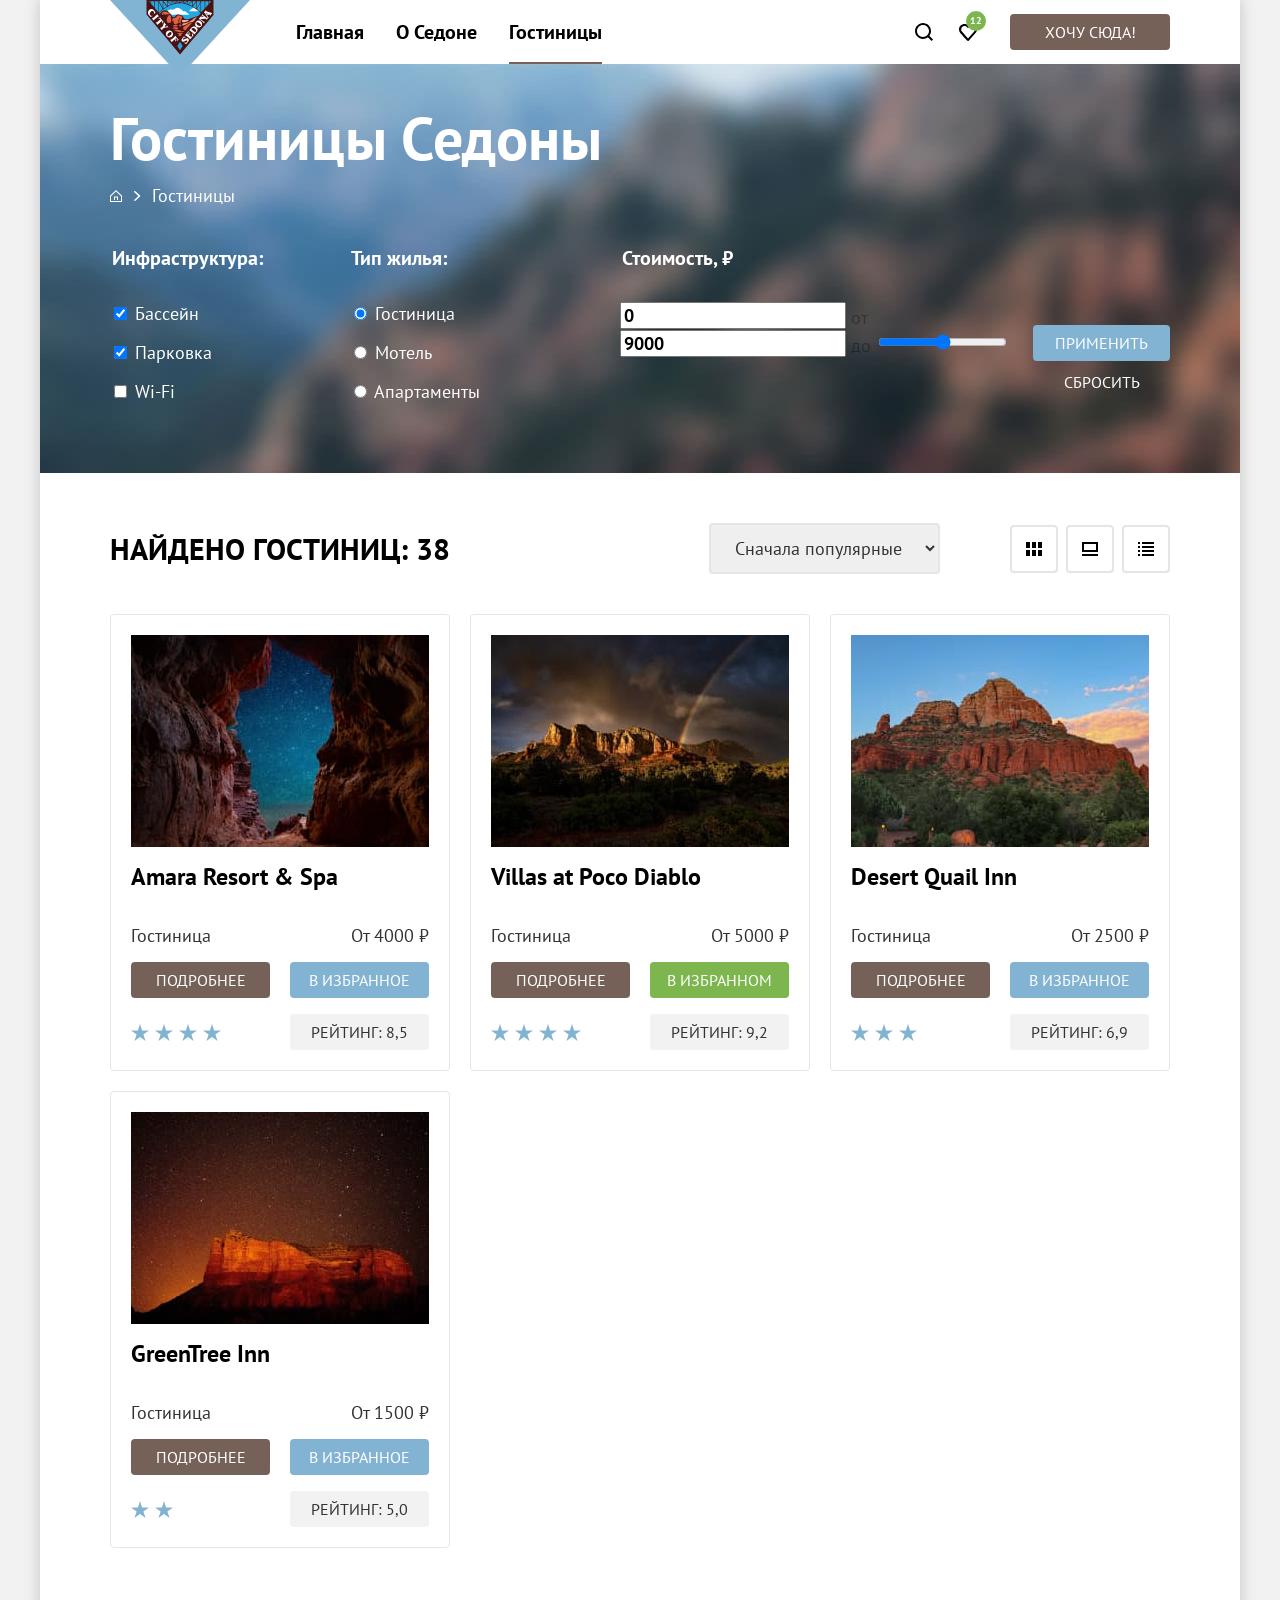
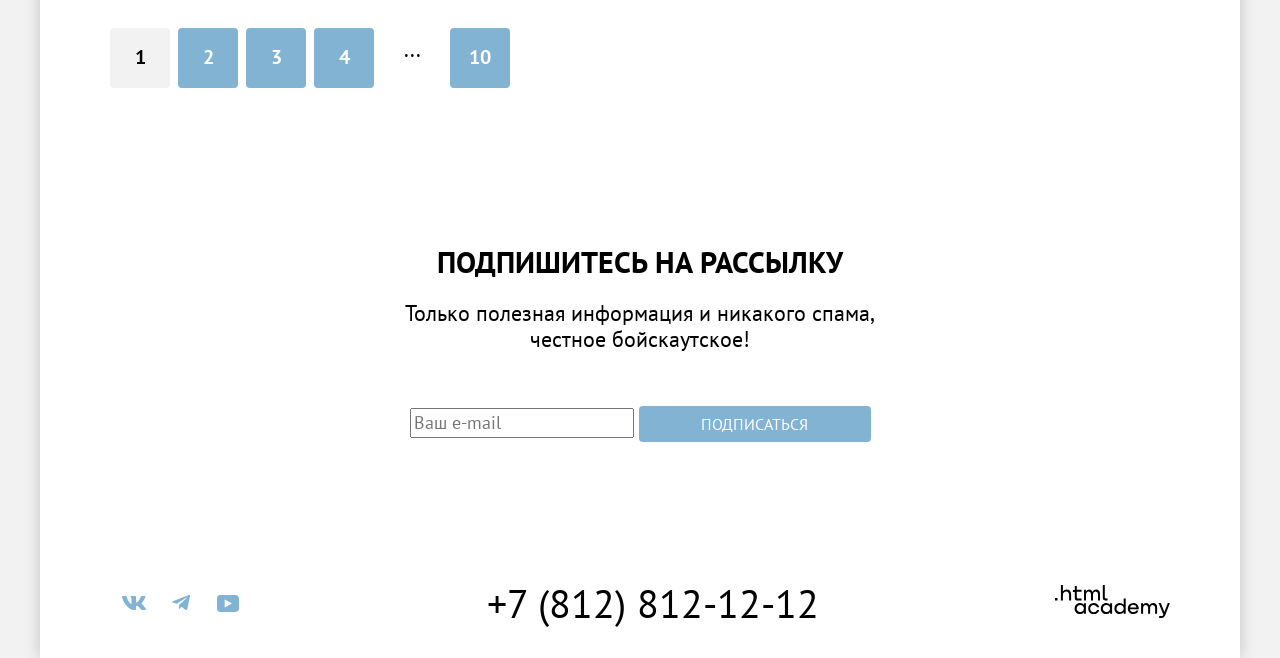
==== commit 8de5f3e8: "Поменяет отображение звезд отеля" ====
--- a/catalog.html
+++ b/catalog.html
@@ -4,6 +4,7 @@
     <meta charset="utf-8" />
     <title>Каталог</title>
     <link rel="stylesheet" href="styles/styles.css" />
+    <link rel="icon" href="favicon.ico" sizes="32x32" />
   </head>
   <body>
     <header class="page-header">
@@ -277,67 +278,9 @@
                   </div>
 
                   <div class="offer__rating rating">
-                    <span class="rating__stars">
-                      <svg
-                        width="18"
-                        height="17"
-                        viewBox="0 0 18 17"
-                        fill="none"
-                        xmlns="http://www.w3.org/2000/svg"
-                        aria-hidden="true"
-                        focusable="false"
-                      >
-                        <path
-                          d="M9 0L11.1 6.5H18L12.4 10.5L14.6 17L9 13L3.4 17L5.6 10.5L0 6.5H6.9L9 0Z"
-                          fill="#83B3D3"
-                        />
-                      </svg>
-
-                      <svg
-                        width="18"
-                        height="17"
-                        viewBox="0 0 18 17"
-                        fill="none"
-                        xmlns="http://www.w3.org/2000/svg"
-                        aria-hidden="true"
-                        focusable="false"
-                      >
-                        <path
-                          d="M9 0L11.1 6.5H18L12.4 10.5L14.6 17L9 13L3.4 17L5.6 10.5L0 6.5H6.9L9 0Z"
-                          fill="#83B3D3"
-                        />
-                      </svg>
-
-                      <svg
-                        width="18"
-                        height="17"
-                        viewBox="0 0 18 17"
-                        fill="none"
-                        xmlns="http://www.w3.org/2000/svg"
-                        aria-hidden="true"
-                        focusable="false"
-                      >
-                        <path
-                          d="M9 0L11.1 6.5H18L12.4 10.5L14.6 17L9 13L3.4 17L5.6 10.5L0 6.5H6.9L9 0Z"
-                          fill="#83B3D3"
-                        />
-                      </svg>
-
-                      <svg
-                        width="18"
-                        height="17"
-                        viewBox="0 0 18 17"
-                        fill="none"
-                        xmlns="http://www.w3.org/2000/svg"
-                        aria-hidden="true"
-                        focusable="false"
-                      >
-                        <path
-                          d="M9 0L11.1 6.5H18L12.4 10.5L14.6 17L9 13L3.4 17L5.6 10.5L0 6.5H6.9L9 0Z"
-                          fill="#83B3D3"
-                        />
-                      </svg>
-                    </span>
+                    <p class="rating__stars rating__stars--4">
+                      <span class="visually-hidden">Отель 4 звезды</span>
+                    </p>
                     <span class="rating__value button button--grey"
                       >Рейтинг: 8,5</span
                     >
@@ -375,66 +318,8 @@
                   </div>
 
                   <div class="offer__rating rating">
-                    <span class="rating__stars">
-                      <svg
-                        width="18"
-                        height="17"
-                        viewBox="0 0 18 17"
-                        fill="none"
-                        xmlns="http://www.w3.org/2000/svg"
-                        aria-hidden="true"
-                        focusable="false"
-                      >
-                        <path
-                          d="M9 0L11.1 6.5H18L12.4 10.5L14.6 17L9 13L3.4 17L5.6 10.5L0 6.5H6.9L9 0Z"
-                          fill="#83B3D3"
-                        />
-                      </svg>
-
-                      <svg
-                        width="18"
-                        height="17"
-                        viewBox="0 0 18 17"
-                        fill="none"
-                        xmlns="http://www.w3.org/2000/svg"
-                        aria-hidden="true"
-                        focusable="false"
-                      >
-                        <path
-                          d="M9 0L11.1 6.5H18L12.4 10.5L14.6 17L9 13L3.4 17L5.6 10.5L0 6.5H6.9L9 0Z"
-                          fill="#83B3D3"
-                        />
-                      </svg>
-
-                      <svg
-                        width="18"
-                        height="17"
-                        viewBox="0 0 18 17"
-                        fill="none"
-                        xmlns="http://www.w3.org/2000/svg"
-                        aria-hidden="true"
-                        focusable="false"
-                      >
-                        <path
-                          d="M9 0L11.1 6.5H18L12.4 10.5L14.6 17L9 13L3.4 17L5.6 10.5L0 6.5H6.9L9 0Z"
-                          fill="#83B3D3"
-                        />
-                      </svg>
-
-                      <svg
-                        width="18"
-                        height="17"
-                        viewBox="0 0 18 17"
-                        fill="none"
-                        xmlns="http://www.w3.org/2000/svg"
-                        aria-hidden="true"
-                        focusable="false"
-                      >
-                        <path
-                          d="M9 0L11.1 6.5H18L12.4 10.5L14.6 17L9 13L3.4 17L5.6 10.5L0 6.5H6.9L9 0Z"
-                          fill="#83B3D3"
-                        />
-                      </svg>
+                    <span class="rating__stars rating__stars--4">
+                      <span class="visually-hidden">Отель 4 звезды</span>
                     </span>
                     <span class="rating__value button button--grey"
                       >Рейтинг: 9,2</span
@@ -473,51 +358,8 @@
                   </div>
 
                   <div class="offer__rating rating">
-                    <span class="rating__stars">
-                      <svg
-                        width="18"
-                        height="17"
-                        viewBox="0 0 18 17"
-                        fill="none"
-                        xmlns="http://www.w3.org/2000/svg"
-                        aria-hidden="true"
-                        focusable="false"
-                      >
-                        <path
-                          d="M9 0L11.1 6.5H18L12.4 10.5L14.6 17L9 13L3.4 17L5.6 10.5L0 6.5H6.9L9 0Z"
-                          fill="#83B3D3"
-                        />
-                      </svg>
-
-                      <svg
-                        width="18"
-                        height="17"
-                        viewBox="0 0 18 17"
-                        fill="none"
-                        xmlns="http://www.w3.org/2000/svg"
-                        aria-hidden="true"
-                        focusable="false"
-                      >
-                        <path
-                          d="M9 0L11.1 6.5H18L12.4 10.5L14.6 17L9 13L3.4 17L5.6 10.5L0 6.5H6.9L9 0Z"
-                          fill="#83B3D3"
-                        />
-                      </svg>
-
-                      <svg
-                        width="18"
-                        height="17"
-                        viewBox="0 0 18 17"
-                        fill="none"
-                        xmlns="http://www.w3.org/2000/svg"
-                        aria-hidden="true"
-                        focusable="false"
-                      >
-                        <path
-                          d="M9 0L11.1 6.5H18L12.4 10.5L14.6 17L9 13L3.4 17L5.6 10.5L0 6.5H6.9L9 0Z"
-                          fill="#83B3D3"
-                        />
-                      </svg>
+                    <span class="rating__stars rating__stars--3">
+                      <span class="visually-hidden">Отель 3 звезды</span>
                     </span>
                     <span class="rating__value button button--grey"
                       >Рейтинг: 6,9</span
@@ -556,36 +398,8 @@
                   </div>
 
                   <div class="offer__rating rating">
-                    <span class="rating__stars">
-                      <svg
-                        width="18"
-                        height="17"
-                        viewBox="0 0 18 17"
-                        fill="none"
-                        xmlns="http://www.w3.org/2000/svg"
-                        aria-hidden="true"
-                        focusable="false"
-                      >
-                        <path
-                          d="M9 0L11.1 6.5H18L12.4 10.5L14.6 17L9 13L3.4 17L5.6 10.5L0 6.5H6.9L9 0Z"
-                          fill="#83B3D3"
-                        />
-                      </svg>
-
-                      <svg
-                        width="18"
-                        height="17"
-                        viewBox="0 0 18 17"
-                        fill="none"
-                        xmlns="http://www.w3.org/2000/svg"
-                        aria-hidden="true"
-                        focusable="false"
-                      >
-                        <path
-                          d="M9 0L11.1 6.5H18L12.4 10.5L14.6 17L9 13L3.4 17L5.6 10.5L0 6.5H6.9L9 0Z"
-                          fill="#83B3D3"
-                        />
-                      </svg>
+                    <span class="rating__stars rating__stars--2">
+                      <span class="visually-hidden">Отель 2 звезды</span>
                     </span>
                     <span class="rating__value button button--grey"
                       >Рейтинг: 5,0</span
--- a/styles/styles.css
+++ b/styles/styles.css
@@ -847,8 +847,24 @@
 }
 
 .rating__stars {
-  display: flex;
-  gap: 6px;
+  margin: 0;
+  height: 17px;
+
+  background-image: url("../images/icons/icon-star.svg");
+  background-size: 24px 17px;
+  background-position: -3px 0;
+}
+
+.rating__stars--2 {
+  width: 42px;
+}
+
+.rating__stars--3 {
+  width: 66px;
+}
+
+.rating__stars--4 {
+  width: 90px;
 }
 
 .rating__value {
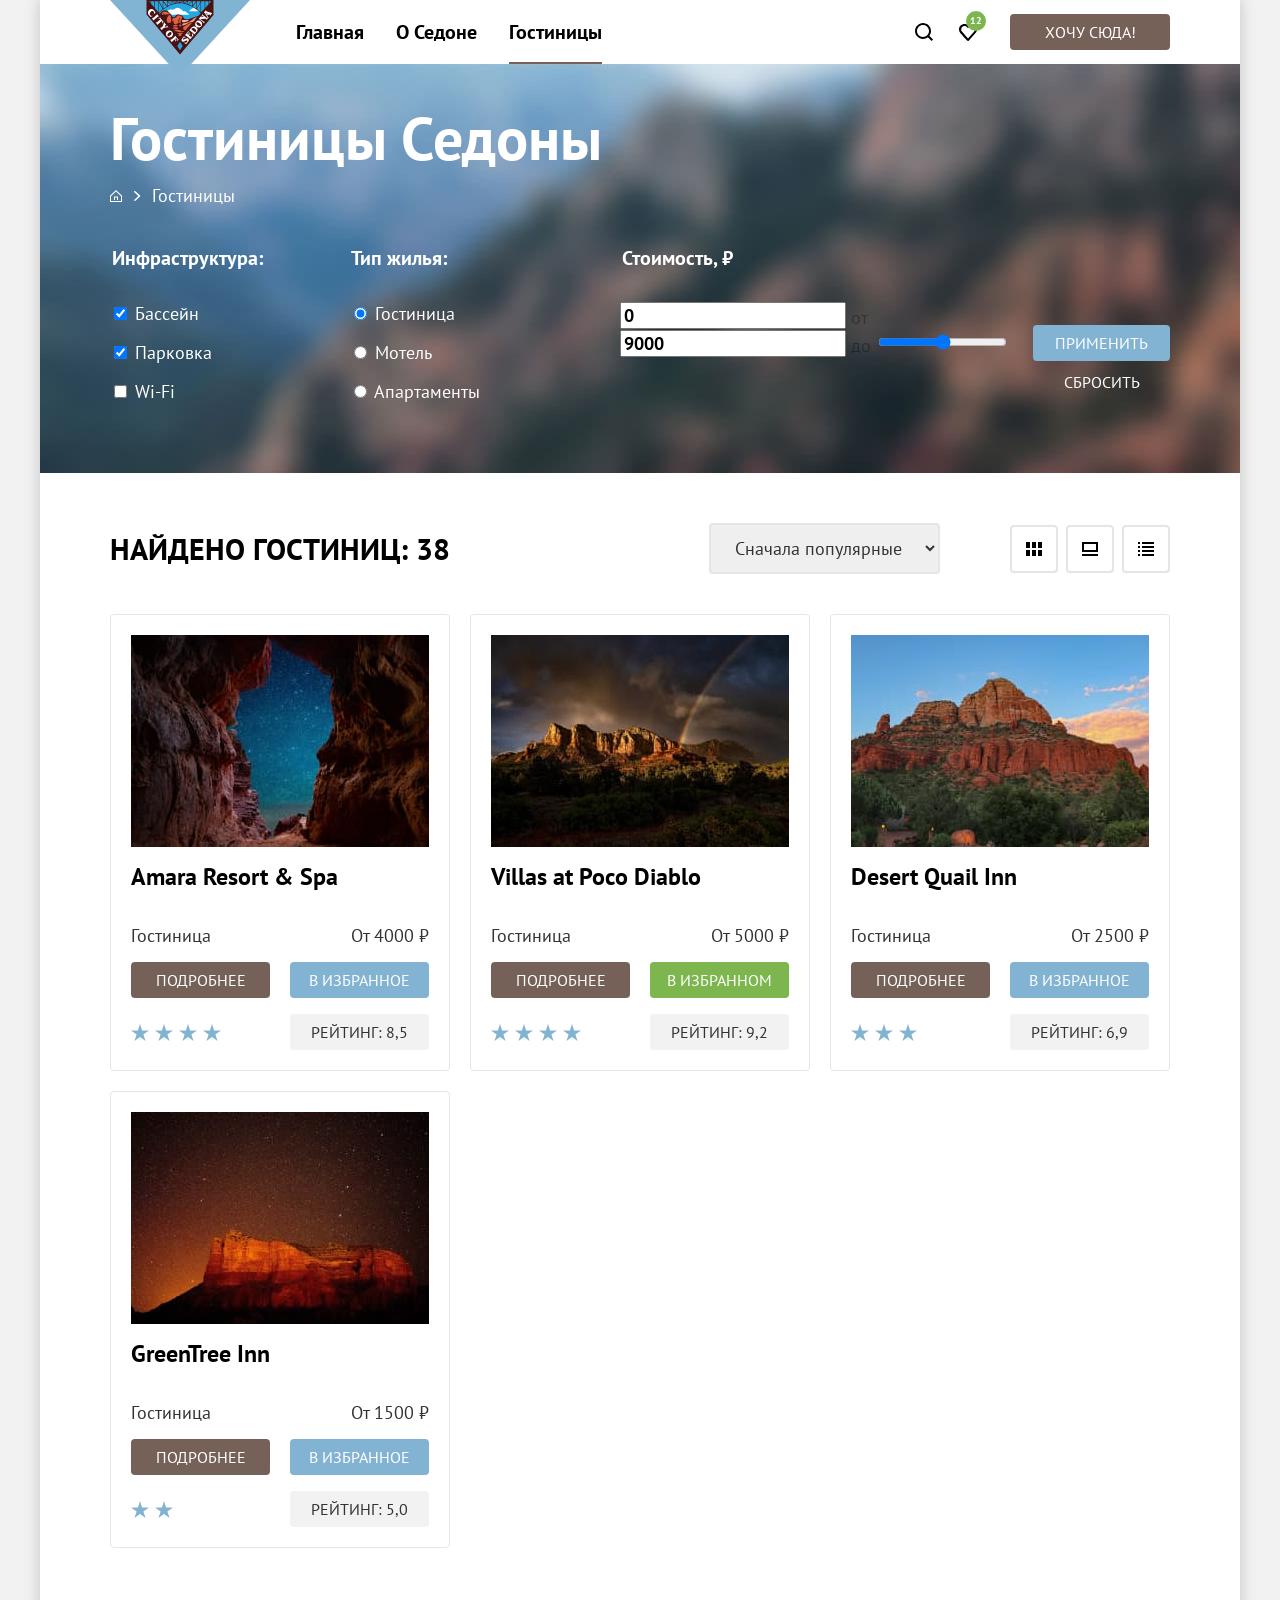
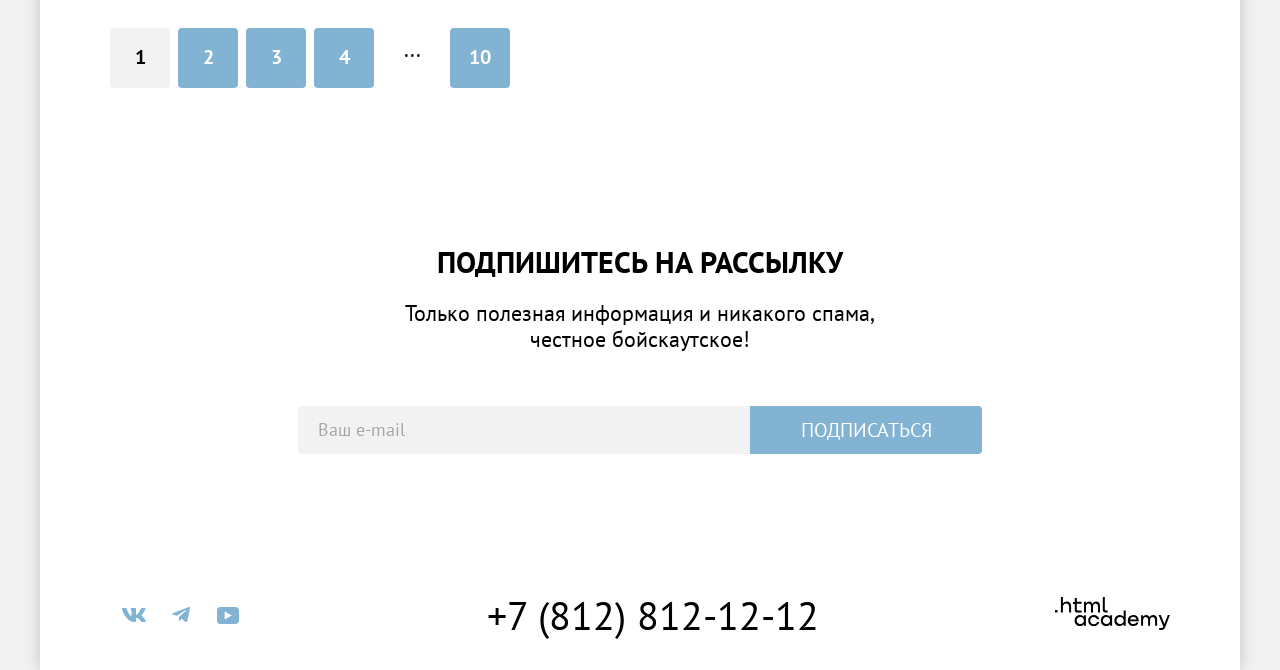
==== commit f527ded8: "Стилизует форму подписки" ====
--- a/catalog.html
+++ b/catalog.html
@@ -459,7 +459,7 @@
             <input
               type="email"
               name="email"
-              class="subscribe__input"
+              class="subscribe__field field"
               placeholder="Ваш e-mail"
               autocomplete="email"
             />
--- a/styles/styles.css
+++ b/styles/styles.css
@@ -167,6 +167,34 @@
   background-color: var(--grey-bg);
 }
 
+.field {
+  box-sizing: border-box;
+  margin: 0;
+  padding: 12px 20px;
+
+  font: inherit;
+  font-size: 18px;
+  line-height: 24px;
+
+  border: none;
+  border-radius: var(--btn-border-radius);
+  background-color: var(--grey-bg);
+}
+
+.field:hover {
+  background-color: #e6e6e6;
+}
+
+.field:focus-visible {
+  background-color: #e6e6e6;
+  outline: 3px solid var(--blue-bg);
+}
+
+.field::placeholder {
+  font: inherit;
+  opacity: 0.6;
+}
+
 .navigation {
   flex-grow: 1;
   display: flex;
@@ -499,17 +527,26 @@
 }
 
 .subscribe__form {
+  display: flex;
+  margin: 0 auto;
   margin-top: 54px;
-}
-
-.subscribe__input {
-  font: inherit;
-  font-size: 18px;
-  line-height: 24px;
+  max-width: 684px;
+}
+
+.subscribe__field {
+  flex-grow: 1;
+  border-top-right-radius: 0;
+  border-bottom-right-radius: 0;
 }
 
 .subscribe__button {
   width: 232px;
+
+  font-size: 20px;
+  line-height: 16px;
+
+  border-top-left-radius: 0;
+  border-bottom-left-radius: 0;
 }
 
 .social__list {
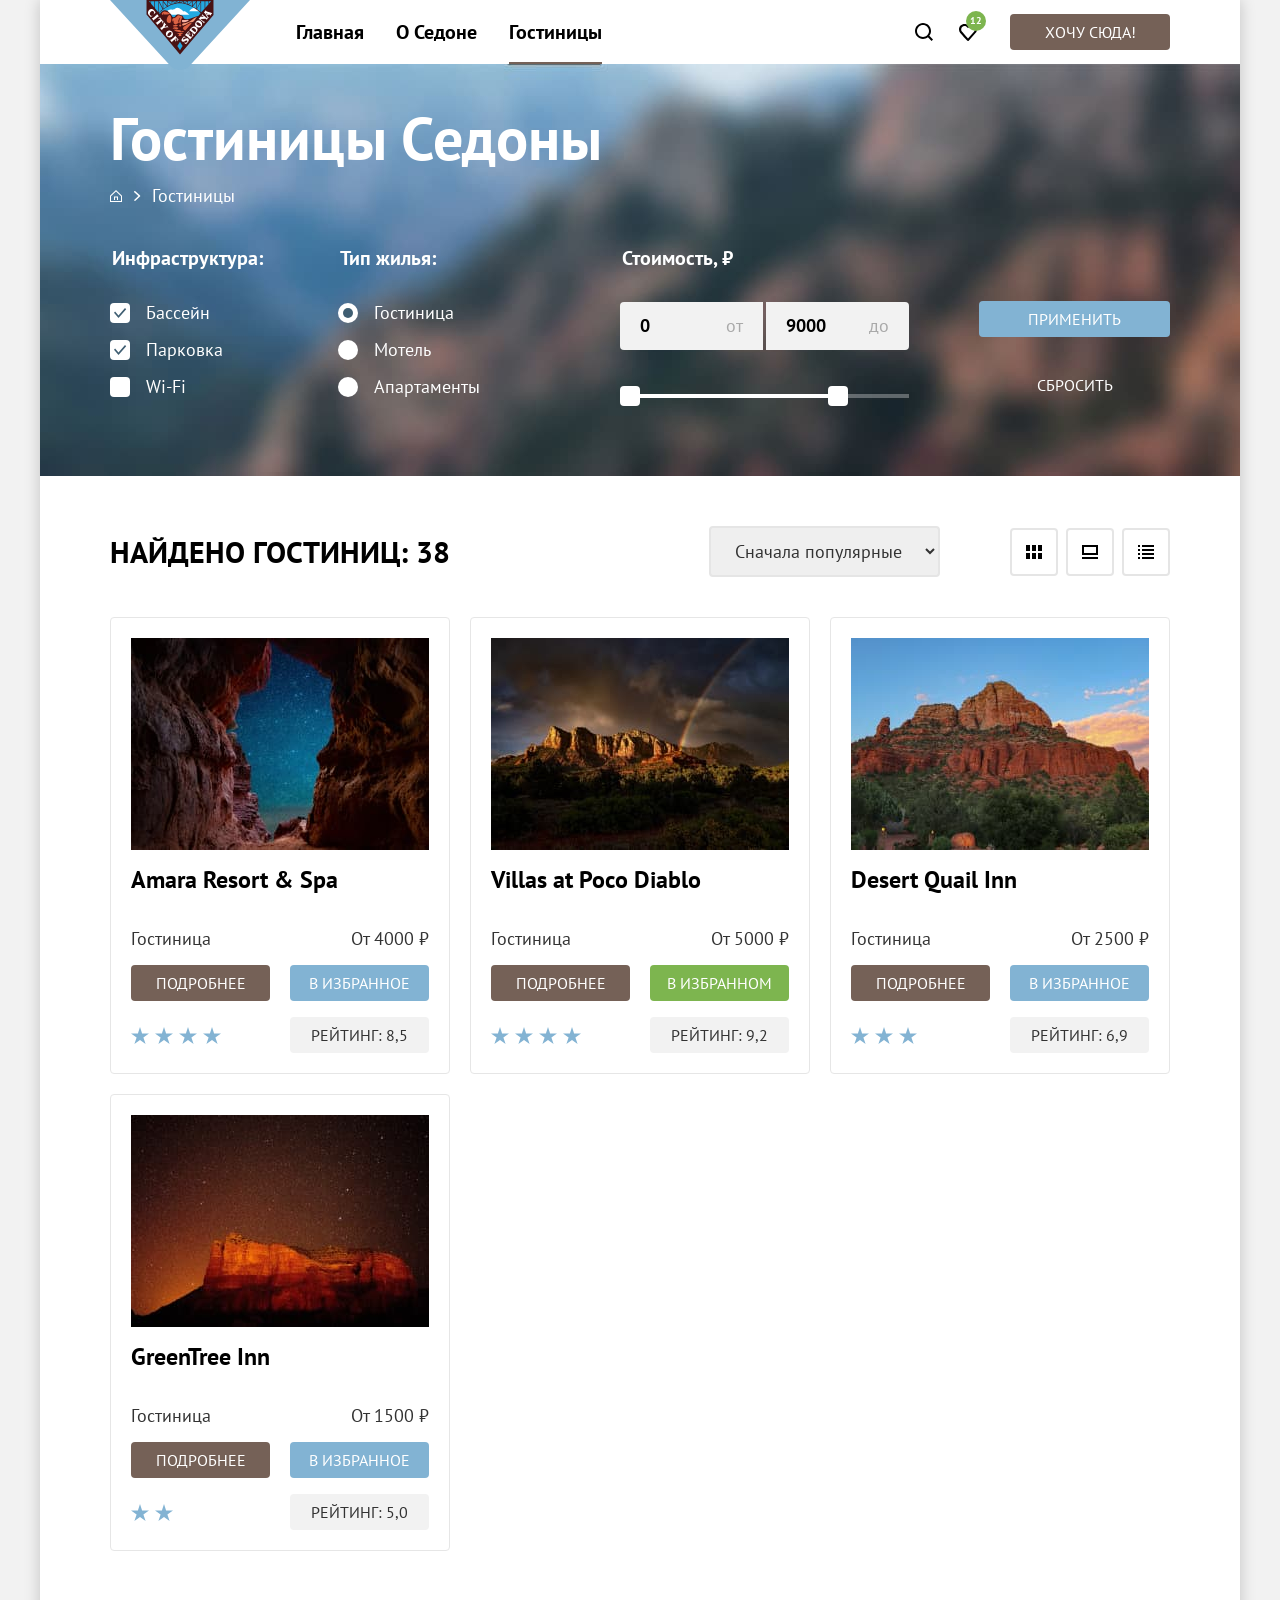
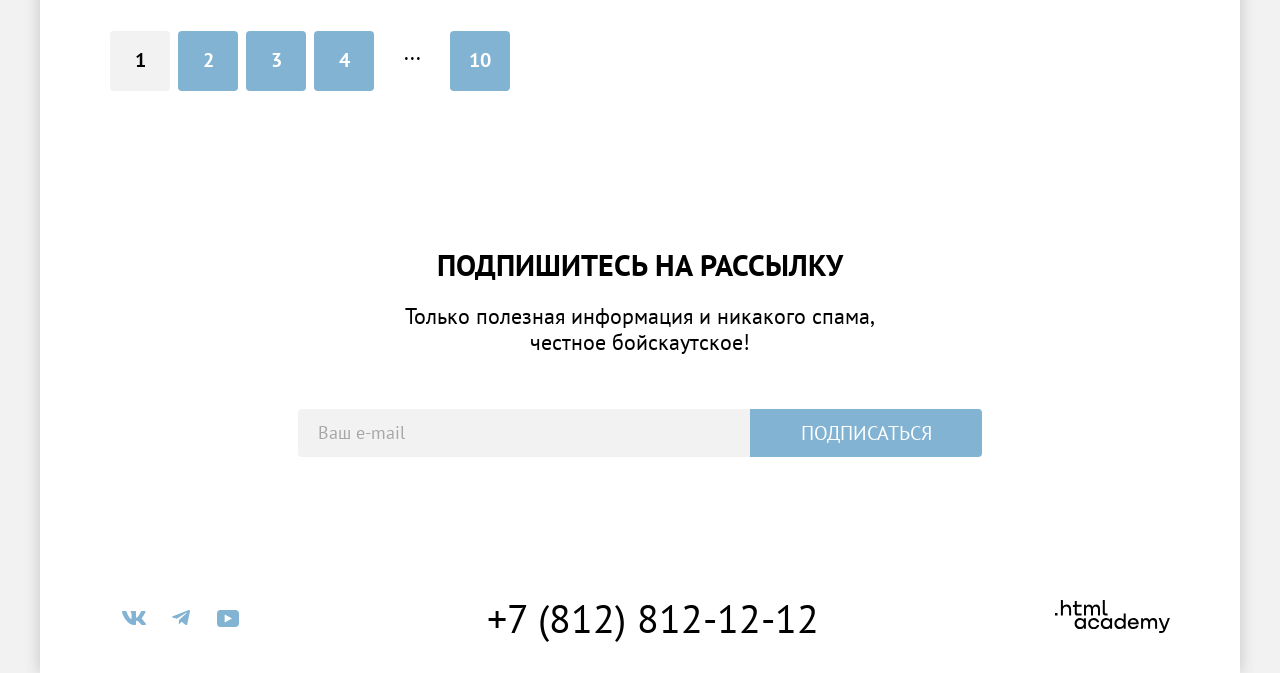
==== commit 46f72f99: "Стилизует форму фильтров" ====
--- a/catalog.html
+++ b/catalog.html
@@ -92,7 +92,7 @@
                         <input
                           type="checkbox"
                           name="pool"
-                          class="control__input"
+                          class="control__input control__input--checkbox"
                           checked
                         />
                         <span class="control__title">Бассейн</span>
@@ -103,7 +103,7 @@
                         <input
                           type="checkbox"
                           name="parking"
-                          class="control__input"
+                          class="control__input control__input--checkbox"
                           checked
                         />
                         <span class="control__title">Парковка</span>
@@ -114,7 +114,7 @@
                         <input
                           type="checkbox"
                           name="wi-fi"
-                          class="control__input"
+                          class="control__input control__input--checkbox"
                         />
                         <span class="control__title">Wi-Fi</span>
                       </label>
@@ -132,7 +132,7 @@
                           type="radio"
                           name="housing-type"
                           value="hotel"
-                          class="control__input"
+                          class="control__input control__input--radio"
                           checked
                         />
                         <span class="control__title">Гостиница</span>
@@ -144,7 +144,7 @@
                           type="radio"
                           name="housing-type"
                           value="motel"
-                          class="control__input"
+                          class="control__input control__input--radio"
                         />
                         <span class="control__title">Мотель</span>
                       </label>
@@ -155,7 +155,7 @@
                           type="radio"
                           name="housing-type"
                           value="apartments"
-                          class="control__input"
+                          class="control__input control__input--radio"
                         />
                         <span class="control__title">Апартаменты</span>
                       </label>
@@ -165,11 +165,12 @@
               </div>
 
               <div class="filters__column filters__column--right">
-                <fieldset class="filter__group">
+                <fieldset class="filter__group filter__group--price">
                   <legend class="filter__title">Стоимость, &#8381;</legend>
 
                   <label for="price-min" class="filter__price">
                     <input
+                      class="filter__field filter__field--min field"
                       type="number"
                       id="price-min"
                       name="price-min"
@@ -180,6 +181,7 @@
 
                   <label for="price-max" class="filter__price">
                     <input
+                      class="filter__field filter__field--max field"
                       type="number"
                       id="price-max"
                       name="price-max"
@@ -188,7 +190,28 @@
                     <span>до</span>
                   </label>
 
-                  <input type="range" />
+                  <div class="filters__range range">
+                    <div class="range__track"></div>
+                    <div class="range__controls" style="left: 0; right: 61px">
+                      <button
+                        type="button"
+                        class="range__toggle range__toggle--min"
+                      >
+                        <span class="visually-hidden"
+                          >Изменить минимальную цену</span
+                        >
+                      </button>
+
+                      <button
+                        type="button"
+                        class="range__toggle range__toggle--max"
+                      >
+                        <span class="visually-hidden"
+                          >Изменить максимальную цену</span
+                        >
+                      </button>
+                    </div>
+                  </div>
                 </fieldset>
 
                 <div class="filters__buttons">
--- a/styles/styles.css
+++ b/styles/styles.css
@@ -18,6 +18,7 @@
   --brown-bg: #756157;
   --blue-bg: #82b3d3;
   --color-blue-hover: #68a2ca;
+  --color-grey-hover: #e6e6e6;
   --grey-bg: #f2f2f2;
   --green-bg: #7DB54F;
   --color-secondary: #333333;
@@ -182,17 +183,74 @@
 }
 
 .field:hover {
-  background-color: #e6e6e6;
+  background-color: var(--color-grey-hover);
 }
 
 .field:focus-visible {
-  background-color: #e6e6e6;
+  background-color: var(--color-grey-hover);;
   outline: 3px solid var(--blue-bg);
 }
 
 .field::placeholder {
   font: inherit;
   opacity: 0.6;
+}
+
+.range {
+  position: relative;
+  height: 20px;
+}
+
+.range__track {
+  position: absolute;
+  top: 50%;
+  left: 0;
+  right: 0;
+
+  height: 4px;
+
+  background-color: #ffffff;
+  opacity: 0.3;
+  transform: translateY(-50%);
+}
+
+.range__controls {
+  position: absolute;
+  top: 50%;
+  left: 0;
+  right: 0;
+
+  display: flex;
+  height: 4px;
+
+  background-color: #ffffff;
+  transform: translateY(-50%);
+}
+
+.range__toggle {
+  position: absolute;
+  top: 50%;
+
+  padding: 0;
+  width: 20px;
+  height: 20px;
+
+  background-color: #ffffff;
+  border: none;
+  border-radius: var(--btn-border-radius);
+  transform: translateY(-50%);
+}
+
+.range__toggle--min {
+  left: 0;
+}
+
+.range__toggle--max {
+  right: 0;
+}
+
+.range__progress {
+  display: block;
 }
 
 .navigation {
@@ -687,6 +745,12 @@
   border: none;
 }
 
+.filter__group--price {
+  display: grid;
+  grid-template-columns: 1fr 1fr;
+  column-gap: 3px;
+}
+
 .filters__form {
   display: flex;
   justify-content: space-between;
@@ -723,28 +787,128 @@
 }
 
 .control {
-  line-height: 23px;
-}
-
-.filter__price input {
-  font: inherit;
+  display: flex;
+  align-items: center;
+  gap: 16px;
+  cursor: pointer;
+}
+
+.control:hover {
+  opacity: 0.6;
+}
+
+.control:active {
+  opacity: 0.3;
+}
+
+.control__title {
+  word-break: break-all;
+}
+
+.control__input {
+  flex-shrink: 0;
+  margin: 0;
+  width: 20px;
+  height: 20px;
+
+  background-color: #ffffff;
+  appearance: none;
+  cursor: pointer;
+}
+
+.control__input:focus {
+  outline: 3px solid var(--blue-bg);
+}
+
+.control__input--checkbox {
+  border-radius: var(--btn-border-radius);
+}
+
+.control__input--checkbox:checked {
+  background-image: url("../images/icons/icon-check.svg");
+  background-position: center;
+  background-repeat: no-repeat;
+}
+
+.control__input--radio {
+  border-radius: 50%;
+}
+
+.control__input--radio:checked::before {
+  content: "";
+  position: relative;
+  top: 50%;
+  left: 50%;
+
+  display: block;
+  width: 10px;
+  height: 10px;
+
+  border-radius: 50%;
+  background-color: #3f5e72;
+  transform: translate(-50%, -50%);
+}
+
+.filter__field {
+  box-sizing: border-box;
+  padding-right: 45px;
+  width: 143px;
+
   font-weight: 700;
-  font-size: inherit;
+
+  border: none;
+  appearance: textfield;
+}
+
+.filter__field::-webkit-outer-spin-button,
+.filter__field::-webkit-inner-spin-button {
+  appearance: none;
+  margin: 0;
+}
+
+.filter__field--min {
+  border-top-right-radius: 0;
+  border-bottom-right-radius: 0;
+}
+
+.filter__field--max {
+  border-top-left-radius: 0;
+  border-bottom-left-radius: 0;
+}
+
+.filter__price {
+  position: relative;
 }
 
 .filter__price span {
+  position: absolute;
+  top: 50%;
+  right: 20px;
+
   line-height: 24px;
   vertical-align: middle;
   text-align: right;
   color: rgba(0, 0, 0, 0.3);
+
+  transform: translateY(-50%);
+}
+
+.filters__range {
+  grid-column: span 2;
+  margin-top: 36px;
 }
 
 .filters__buttons {
   align-self: flex-end;
+  max-width: 191px;
 }
 
 .filters__button {
   width: 100%;
+}
+
+.filters__button:last-child {
+  margin-top: 27px;
 }
 
 .handling {
@@ -832,7 +996,7 @@
   flex-direction: column;
   padding: 20px;
 
-  border: 1px solid #e6e6e6;
+  border: 1px solid var(--color-grey-hover);
   border-radius: var(--btn-border-radius);
 }
 
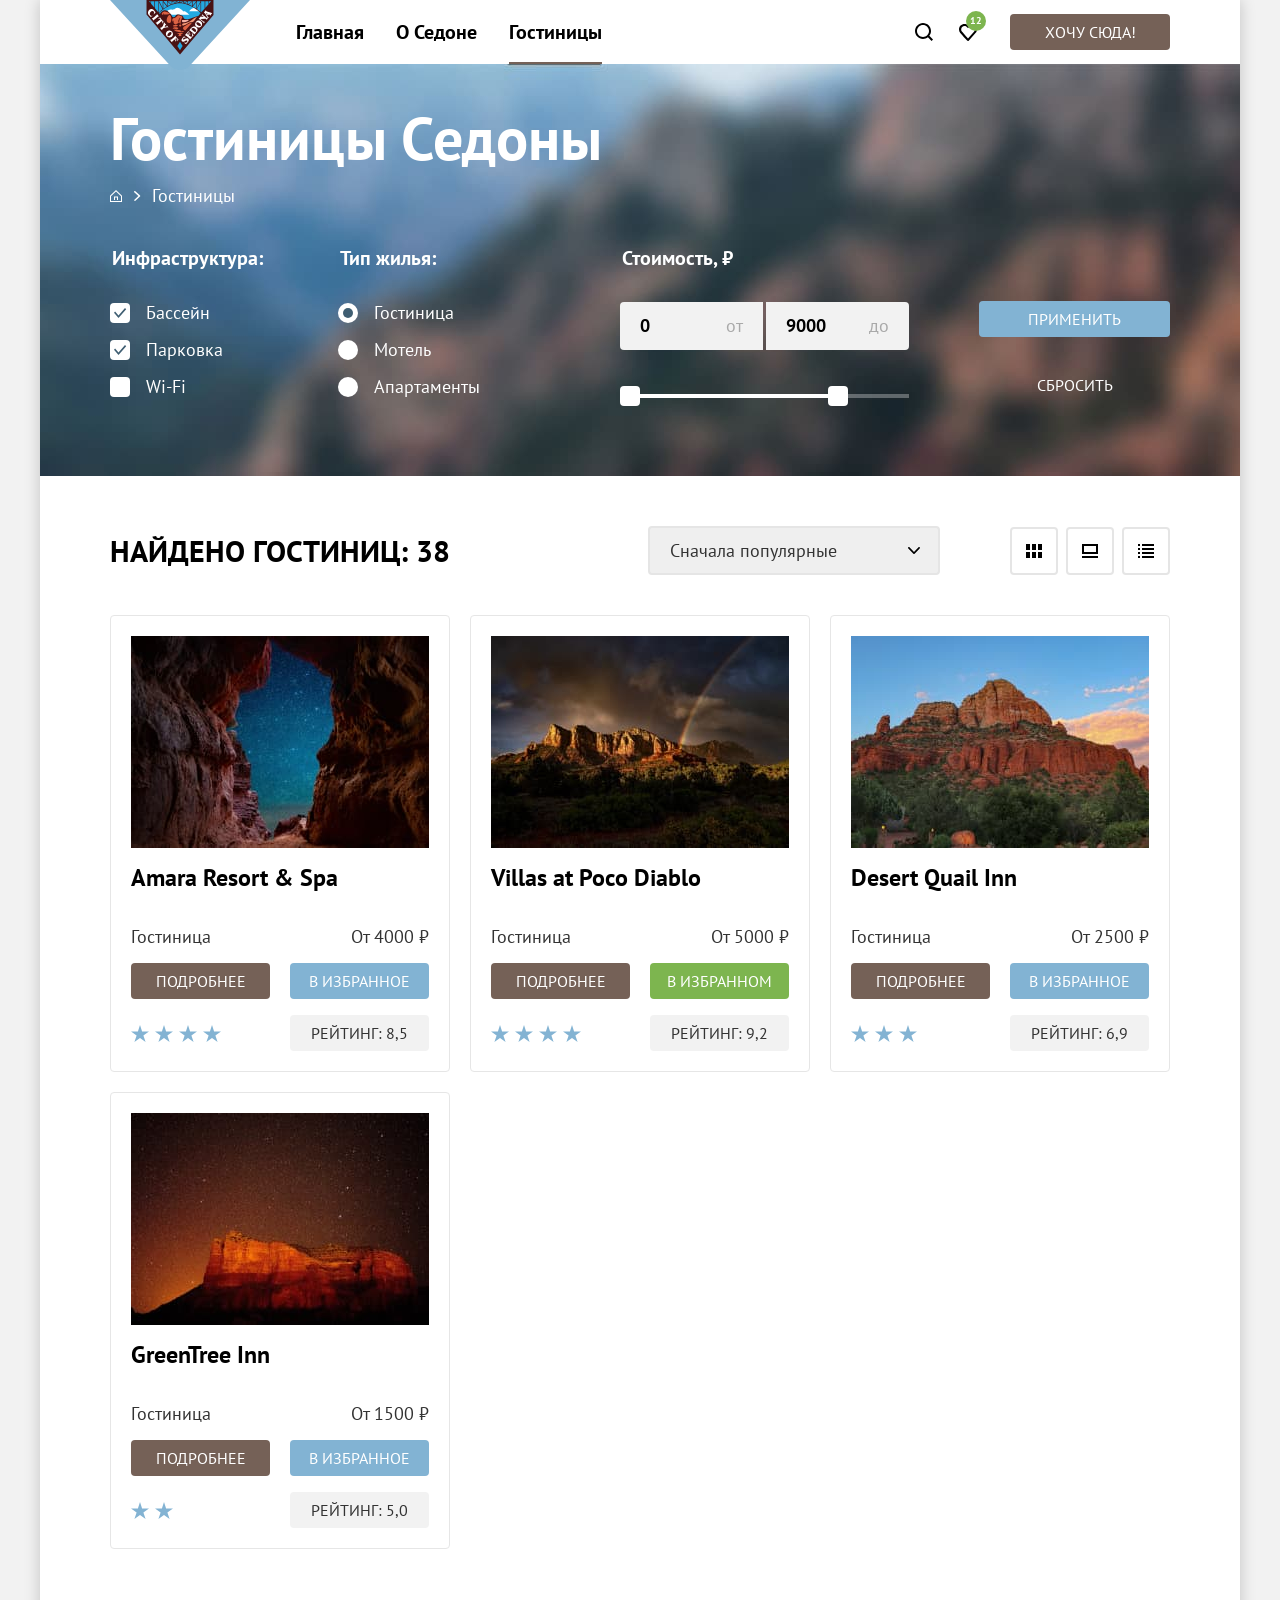
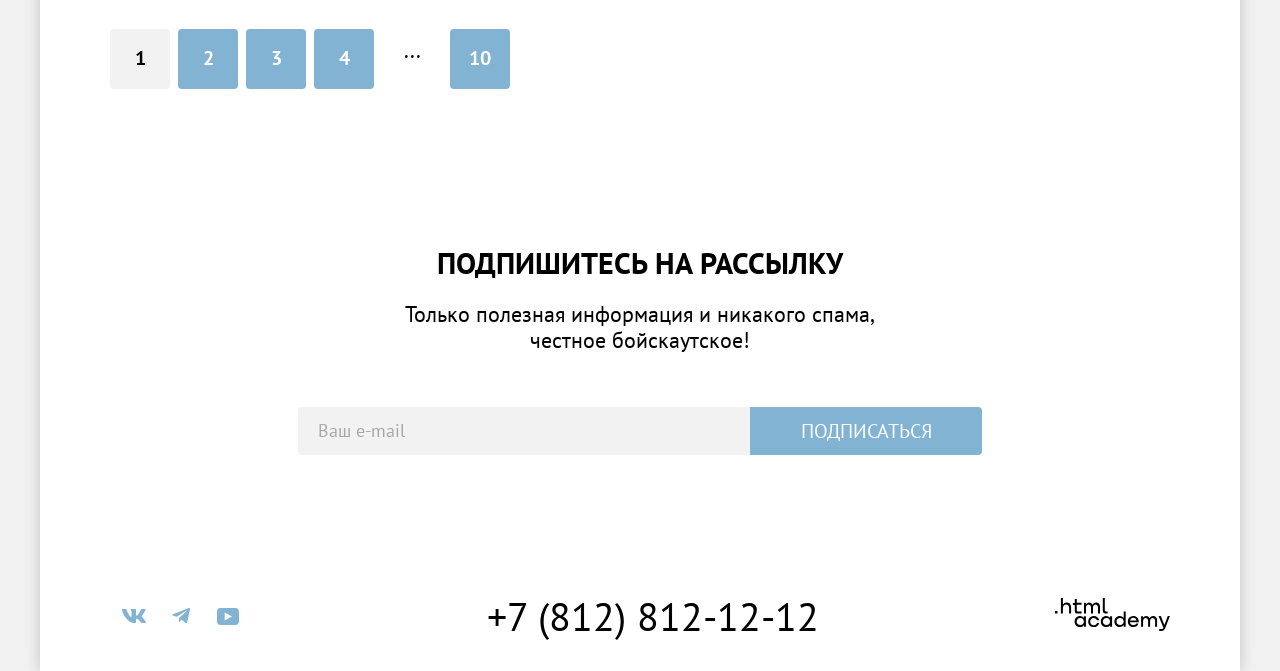
==== commit 4eb33764: "Стилизует селект" ====
--- a/catalog.html
+++ b/catalog.html
@@ -83,12 +83,12 @@
               class="filters__form"
             >
               <div class="filters__column filters__column--left">
-                <fieldset class="filter__group">
-                  <legend class="filter__title">Инфраструктура:</legend>
-
-                  <ul class="filter__list">
-                    <li class="filter__item">
-                      <label class="filter__control control">
+                <fieldset class="filters__group">
+                  <legend class="filters__title">Инфраструктура:</legend>
+
+                  <ul class="filters__list">
+                    <li class="filters__item">
+                      <label class="filters__control control">
                         <input
                           type="checkbox"
                           name="pool"
@@ -98,8 +98,8 @@
                         <span class="control__title">Бассейн</span>
                       </label>
                     </li>
-                    <li class="filter__item">
-                      <label class="filter__control control">
+                    <li class="filters__item">
+                      <label class="filters__control control">
                         <input
                           type="checkbox"
                           name="parking"
@@ -109,8 +109,8 @@
                         <span class="control__title">Парковка</span>
                       </label>
                     </li>
-                    <li class="filter__item">
-                      <label class="filter__control control">
+                    <li class="filters__item">
+                      <label class="filters__control control">
                         <input
                           type="checkbox"
                           name="wi-fi"
@@ -122,12 +122,12 @@
                   </ul>
                 </fieldset>
 
-                <fieldset class="filter__group">
-                  <legend class="filter__title">Тип жилья:</legend>
-
-                  <ul class="filter__list">
-                    <li class="filter__item">
-                      <label class="filter__control control">
+                <fieldset class="filters__group">
+                  <legend class="filters__title">Тип жилья:</legend>
+
+                  <ul class="filters__list">
+                    <li class="filters__item">
+                      <label class="filters__control control">
                         <input
                           type="radio"
                           name="housing-type"
@@ -138,8 +138,8 @@
                         <span class="control__title">Гостиница</span>
                       </label>
                     </li>
-                    <li class="filter__item">
-                      <label class="filter__control control">
+                    <li class="filters__item">
+                      <label class="filters__control control">
                         <input
                           type="radio"
                           name="housing-type"
@@ -149,8 +149,8 @@
                         <span class="control__title">Мотель</span>
                       </label>
                     </li>
-                    <li class="filter__item">
-                      <label class="filter__control control">
+                    <li class="filters__item">
+                      <label class="filters__control control">
                         <input
                           type="radio"
                           name="housing-type"
@@ -165,12 +165,12 @@
               </div>
 
               <div class="filters__column filters__column--right">
-                <fieldset class="filter__group filter__group--price">
-                  <legend class="filter__title">Стоимость, &#8381;</legend>
-
-                  <label for="price-min" class="filter__price">
+                <fieldset class="filters__group filters__group--price">
+                  <legend class="filters__title">Стоимость, &#8381;</legend>
+
+                  <label for="price-min" class="filters__price">
                     <input
-                      class="filter__field filter__field--min field"
+                      class="filters__field filters__field--min field"
                       type="number"
                       id="price-min"
                       name="price-min"
@@ -179,9 +179,9 @@
                     <span>от</span>
                   </label>
 
-                  <label for="price-max" class="filter__price">
+                  <label for="price-max" class="filters__price">
                     <input
-                      class="filter__field filter__field--max field"
+                      class="filters__field filters__field--max field"
                       type="number"
                       id="price-max"
                       name="price-max"
--- a/styles/styles.css
+++ b/styles/styles.css
@@ -739,13 +739,13 @@
   background-position: center;
 }
 
-.filter__group {
+.filters__group {
   margin: 0;
   padding: 0;
   border: none;
 }
 
-.filter__group--price {
+.filters__group--price {
   display: grid;
   grid-template-columns: 1fr 1fr;
   column-gap: 3px;
@@ -769,20 +769,20 @@
   width: 550px;
 }
 
-.filter__title {
+.filters__title {
   margin-bottom: 32px;
   font-weight: 700;
   font-size: 20px;
   line-height: 24px;
 }
 
-.filter__list {
+.filters__list {
   margin: 0;
   padding: 0;
   list-style: none;
 }
 
-.filter__item:not(:last-child) {
+.filters__item:not(:last-child) {
   margin-bottom: 16px;
 }
 
@@ -849,7 +849,7 @@
   transform: translate(-50%, -50%);
 }
 
-.filter__field {
+.filters__field {
   box-sizing: border-box;
   padding-right: 45px;
   width: 143px;
@@ -860,27 +860,27 @@
   appearance: textfield;
 }
 
-.filter__field::-webkit-outer-spin-button,
-.filter__field::-webkit-inner-spin-button {
+.filters__field::-webkit-outer-spin-button,
+.filters__field::-webkit-inner-spin-button {
   appearance: none;
   margin: 0;
 }
 
-.filter__field--min {
+.filters__field--min {
   border-top-right-radius: 0;
   border-bottom-right-radius: 0;
 }
 
-.filter__field--max {
+.filters__field--max {
   border-top-left-radius: 0;
   border-bottom-left-radius: 0;
 }
 
-.filter__price {
+.filters__price {
   position: relative;
 }
 
-.filter__price span {
+.filters__price span {
   position: absolute;
   top: 50%;
   right: 20px;
@@ -928,13 +928,34 @@
 
 .handling__sort {
   margin-right: 70px;
-  padding: 11px 20px;
+  padding: 12px 20px;
+  width: 292px;
 
   font: inherit;
   color: var(--color-secondary);
 
   border: var(--border-handling);
   border-radius: var(--btn-border-radius);
+  appearance: none;
+  cursor: pointer;
+  background-image: url(../images/icons/icon-arrow-down.svg);
+  background-repeat: no-repeat;
+  background-position: right 18px center;
+}
+
+.handling__sort:hover {
+  border-color: var(--color-blue-hover);
+}
+
+.handling__sort:focus-visible {
+  outline: none;
+  border-color: var(--color-blue-hover);
+}
+
+.handling__sort:disabled {
+  border-color: #000000;
+  opacity: 0.3;
+  cursor: initial;
 }
 
 .handling__view {
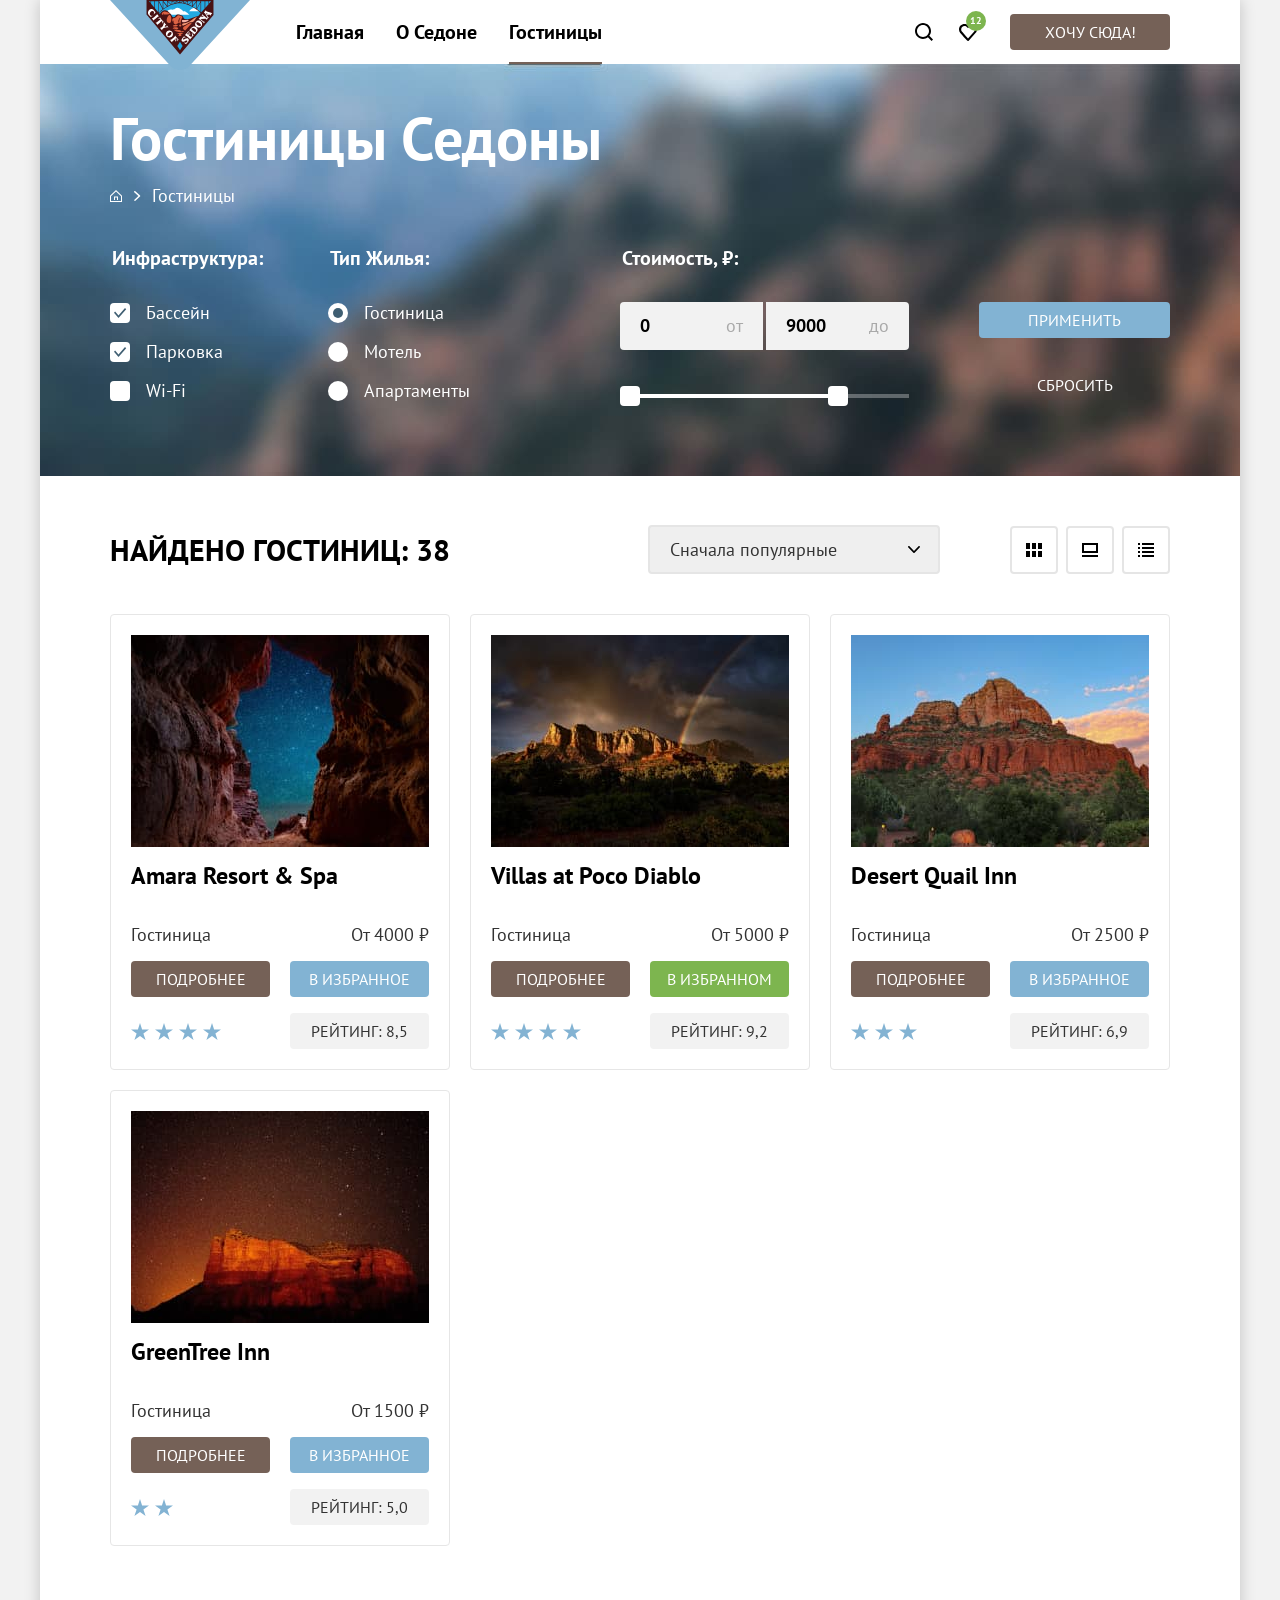
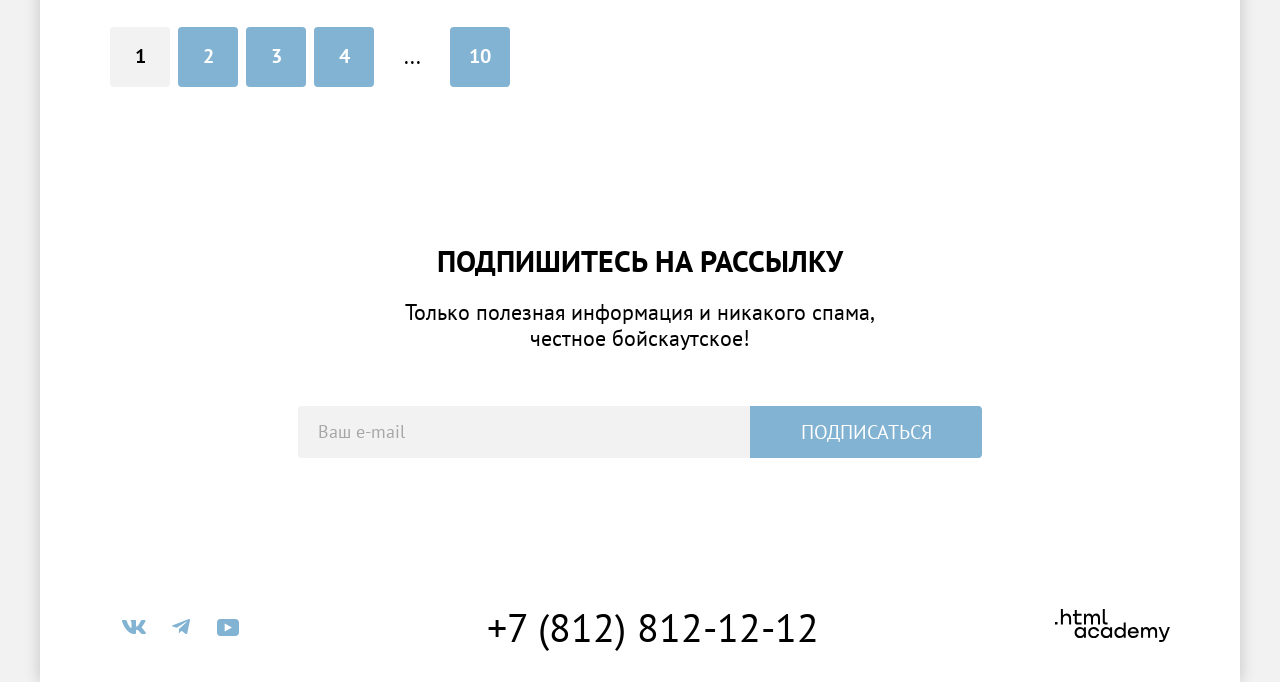
==== commit fe2ddca7: "Отредактирует каталог по pixel perfect" ====
--- a/catalog.html
+++ b/catalog.html
@@ -166,7 +166,7 @@
 
               <div class="filters__column filters__column--right">
                 <fieldset class="filters__group filters__group--price">
-                  <legend class="filters__title">Стоимость, &#8381;</legend>
+                  <legend class="filters__title">Стоимость, &#8381;:</legend>
 
                   <label for="price-min" class="filters__price">
                     <input
--- a/styles/styles.css
+++ b/styles/styles.css
@@ -68,6 +68,10 @@
   line-height: 78px;
 }
 
+img {
+  max-width: 100%;
+}
+
 .page-main {
   flex-grow: 1;
 }
@@ -95,6 +99,8 @@
   text-decoration: none;
   text-transform: uppercase;
   vertical-align: middle;
+  word-break: normal;
+  overflow-wrap: anywhere;
 
   border: none;
   border-radius: var(--btn-border-radius);
@@ -239,6 +245,21 @@
   border: none;
   border-radius: var(--btn-border-radius);
   transform: translateY(-50%);
+  cursor: pointer;
+}
+
+.range__toggle:hover {
+  box-shadow: 0 4px 10px 0 rgba(0, 0, 0, 0.25);
+}
+
+.range__toggle:focus {
+  outline: 3px solid var(--blue-bg);
+  box-shadow: 0 4px 10px 0 rgba(0, 0, 0, 0.25);
+}
+
+.range__toggle:active {
+  outline-width: 2px;
+  box-shadow: 0 7px 15px 0 rgba(0, 0, 0, 0.4);
 }
 
 .range__toggle--min {
@@ -346,13 +367,13 @@
   position: relative;
 
   padding: 51px;
-  padding-bottom: 82px;
+  padding-bottom: 79px;
 
   color: #ffffff;
   text-align: center;
 
   background-color: var(--light-blue-bg);
-  background-image: url("../images/backkgrounds/bg-welcome.jpg");
+  background-image: url("../images/backgrounds/bg-welcome.jpg");
   background-repeat: no-repeat;
   background-position: center;
   background-size: cover;
@@ -380,17 +401,22 @@
 }
 
 .promo--big {
-  padding-top: 69px;
+  margin-bottom: 21px;
+  padding-top: 67px;
   padding-bottom: 69px;
 }
 
 .promo p {
   margin-top: 0;
-  margin-bottom: 25px;
+  margin-bottom: 20px;
 }
 
 .promo p:last-child {
   margin-bottom: 0;
+}
+
+.promo--big p {
+  margin-bottom: 25px;
 }
 
 .promo__text {
@@ -459,7 +485,7 @@
   position: relative;
 
   margin: 0;
-  margin-bottom: 62px;
+  margin-bottom: 38px;
 
   font-weight: 700;
   font-size: 24px;
@@ -488,6 +514,7 @@
 
 .feature__description p {
   margin: 0;
+  margin-top: 24px;
   vertical-align: middle;
 }
 
@@ -511,7 +538,7 @@
   align-items: center;
   padding: 80px 85px;
 
-  color: #333333;
+  color: var(--color-secondary);
   text-align: center;
 }
 
@@ -519,9 +546,32 @@
   background-color: var(--light-blue-bg);
 }
 
+.facilities__item::before {
+  content: "";
+  display: block;
+  margin-bottom: 22px;
+  width: 80px;
+  height: 80px;
+
+  background-repeat: no-repeat;
+  background-position: center;
+}
+
+.facilities__item--house::before {
+  background-image: url("../images/facilities/house.svg");
+}
+
+.facilities__item--food::before {
+  background-image: url("../images/facilities/food.svg");
+}
+
+.facilities__item--gifts::before {
+  background-image: url("../images/facilities/gift.svg");
+}
+
 .facilities__item h3 {
   margin: 0;
-  margin-bottom: 30px;
+  margin-bottom: 22px;
 
   font-weight: 700;
   font-size: 24px;
@@ -529,12 +579,9 @@
   text-transform: uppercase;
 }
 
-.facilities__item img {
-  margin-bottom: 30px;
-}
-
 .facilities__item p {
   margin: 0;
+  margin-top: 8px;
 }
 
 .subscribe {
@@ -546,7 +593,7 @@
 .subscribe--with-bg {
   color: #ffffff;
   background-color: var(--blue-bg);
-  background-image: url("../images/backkgrounds/bg-subscribe.jpg");
+  background-image: url("../images/backgrounds/bg-subscribe.jpg");
   background-repeat: no-repeat;
   background-position: center;
   background-size: cover;
@@ -577,7 +624,7 @@
 }
 
 .subscribe__link {
-  margin-top: 34px;
+  margin-top: 36px;
   min-width: 375px;
 
   font-size: 20px;
@@ -587,7 +634,7 @@
 .subscribe__form {
   display: flex;
   margin: 0 auto;
-  margin-top: 54px;
+  margin-top: 55px;
   max-width: 684px;
 }
 
@@ -601,7 +648,7 @@
   width: 232px;
 
   font-size: 20px;
-  line-height: 16px;
+  line-height: 36px;
 
   border-top-left-radius: 0;
   border-bottom-left-radius: 0;
@@ -612,6 +659,7 @@
   flex-wrap: wrap;
   margin: 0;
   padding: 0;
+  max-width: 141px;
   list-style: none;
 }
 
@@ -673,7 +721,7 @@
 }
 
 .page-main__header {
-  margin-bottom: 50px;
+  margin-bottom: 49px;
   padding-top: 35px;
   padding-bottom: 70px;
 }
@@ -681,7 +729,7 @@
 .page-main__header--catalog {
   color: #ffffff;
   background-color: var(--blue-bg);
-  background-image: url("../images/backkgrounds/bg-filter.jpg");
+  background-image: url("../images/backgrounds/bg-filter.jpg");
   background-position: center;
   background-repeat: no-repeat;
   background-size: cover;
@@ -701,6 +749,7 @@
 
 .breadcrumbs__list {
   display: flex;
+  flex-wrap: wrap;
   margin: 0;
   padding: 0;
   list-style: none;
@@ -742,6 +791,11 @@
 .filters__group {
   margin: 0;
   padding: 0;
+  max-width: 155px;
+
+  word-break: normal;
+  overflow-wrap: anywhere;
+
   border: none;
 }
 
@@ -762,7 +816,7 @@
 }
 
 .filters__column--left {
-  width: 370px;
+  width: 360px;
 }
 
 .filters__column--right {
@@ -774,6 +828,7 @@
   font-weight: 700;
   font-size: 20px;
   line-height: 24px;
+  text-transform: capitalize;
 }
 
 .filters__list {
@@ -783,7 +838,7 @@
 }
 
 .filters__item:not(:last-child) {
-  margin-bottom: 16px;
+  margin-bottom: 18px;
 }
 
 .control {
@@ -799,10 +854,6 @@
 
 .control:active {
   opacity: 0.3;
-}
-
-.control__title {
-  word-break: break-all;
 }
 
 .control__input {
@@ -908,7 +959,7 @@
 }
 
 .filters__button:last-child {
-  margin-top: 27px;
+  margin-top: 26px;
 }
 
 .handling {
@@ -960,6 +1011,7 @@
 
 .handling__view {
   display: flex;
+  flex-wrap: wrap;
   gap: 8px;
   width: 160px;
 }
@@ -996,7 +1048,7 @@
 }
 
 .offers {
-  margin-bottom: 40px;
+  margin-bottom: 41px;
 }
 
 .offers__list {
@@ -1023,8 +1075,7 @@
 
 .offer__image img {
   display: block;
-  margin-bottom: 16px;
-  max-width: 100%;
+  margin-bottom: 15px;
   object-fit: cover;
   object-position: center;
 }
@@ -1109,12 +1160,10 @@
   color: #ffffff;
 }
 
-.pagination__item--current {
-  color: inherit;
-}
-
+.pagination__item--current,
 .pagination__item--space {
   color: inherit;
+  pointer-events: none;
 }
 
 .pagination__link {
@@ -1127,22 +1176,12 @@
   color: inherit;
   text-align: center;
   text-decoration: none;
-  vertical-align: middle;
   text-transform: uppercase;
-}
-
-.pagination__item--current .pagination__link:active {
-  color: inherit;
-}
-
-.pagination__link:not([href]) {
-  cursor: auto;
 }
 
 .pagination__item--space .pagination__link {
   font-weight: 400;
   font-size: 22px;
-  line-height: 26px;
 }
 
 .page-header__container {
@@ -1163,3 +1202,308 @@
   padding-top: 45px;
   padding-bottom: 35px;
 }
+
+.page-footer__subscribe {
+  padding-bottom: 104px;
+}
+
+.modal {
+  box-sizing: border-box;
+  max-width: 717px;
+  padding: 64px 70px;
+
+  color: #000000;
+  border: none;
+  border-radius: 30px;
+  background-color: #ffffff;
+  box-shadow: 0 25px 50px 0 rgba(0, 0, 0, 0.15);
+}
+
+.modal::backdrop {
+  background: rgba(242, 242, 242, 0.8);
+}
+
+.modal__close {
+  position: absolute;
+  top: 64px;
+  right: 52px;
+
+  width: 52px;
+  height: 52px;
+
+  border-radius: 50%;
+}
+
+.modal__close:hover {
+  background-color: var(--color-grey-hover);
+}
+
+.modal__close:focus {
+  background-color: var(--color-grey-hover);
+  outline: 3px solid var(--blue-bg);
+}
+
+.modal__close::before {
+  content: "";
+  position: absolute;
+  top: 50%;
+  left: 50%;
+
+  width: 20px;
+  height: 20px;
+
+  transform: translate(-50%, -50%);
+  background-image: url("../images/icons/icon-cross.svg");
+  background-repeat: no-repeat;
+  background-position: center;
+}
+
+.modal__close:active::before {
+  opacity: 0.3;
+}
+
+.hotel-search__title {
+  margin: 0;
+  margin-bottom: 64px;
+  padding-right: 40px;
+
+  font-size: 30px;
+  line-height: 36px;
+  letter-spacing: 0;
+  text-transform: uppercase;
+}
+
+.hotel-search__form {
+  display: grid;
+  grid-template-columns: 119px 180px min-content 142px;
+  column-gap: 18px;
+  row-gap: 4px;
+  align-items: center;
+}
+
+.hotel-search__label {
+  position: relative;
+  font-weight: 700;
+  font-size: 20px;
+  line-height: 24px;
+  text-transform: capitalize;
+}
+
+.hotel-search__wrapper {
+  display: flex;
+  align-items: center;
+}
+
+.hotel-search__date {
+  position: relative;
+  grid-column: span 3;
+  margin: 0;
+}
+
+.hotel-search__count {
+  display: flex;
+  margin: 0;
+  height: 48px;
+}
+
+.hotel-search__count--end {
+  justify-self: end;
+}
+
+.hotel-search__inc,
+.hotel-search__dec {
+  position: relative;
+  flex-shrink: 0;
+  width: 40px;
+  height: 100%;
+}
+
+.hotel-search__inc:hover .hotel-search__indicator,
+.hotel-search__dec:hover .hotel-search__indicator {
+  color: #000000;
+  opacity: 1;
+}
+
+.hotel-search__inc:focus,
+.hotel-search__dec:focus {
+  outline: none;
+}
+
+.hotel-search__inc:focus .hotel-search__indicator,
+.hotel-search__dec:focus .hotel-search__indicator {
+  outline: 3px solid var(--blue-bg);
+}
+
+.hotel-search__dec {
+  border-top-right-radius: 0;
+  border-bottom-right-radius: 0;
+}
+
+.hotel-search__inc {
+  border-top-left-radius: 0;
+  border-bottom-left-radius: 0;
+}
+
+.hotel-search__indicator {
+  position: relative;
+
+  display: block;
+  width: 20px;
+  height: 20px;
+
+  color: #756157;
+
+  opacity: 0.3;
+  border-radius: var(--btn-border-radius);
+}
+
+.hotel-search__indicator::before {
+  content: "";
+  position: absolute;
+  top: 50%;
+  left: 50%;
+
+  width: 14px;
+  height: 2px;
+
+  background-color: currentColor;
+  transform: translate(-50%, -50%);
+}
+
+.hotel-search__inc .hotel-search__indicator::after {
+  content: "";
+  position: absolute;
+  top: 50%;
+  left: 50%;
+
+  width: 14px;
+  height: 2px;
+
+  background-color: currentColor;
+  transform: translate(-50%, -50%) rotate(90deg);
+}
+
+.hotel-search__date::after {
+  content: "";
+  position: absolute;
+  top: 50%;
+  right: 14px;
+
+  width: 20px;
+  height: 20px;
+
+  background-image: url("../images/icons/icon-calendar.svg");
+  background-repeat: no-repeat;
+  background-position: center;
+  opacity: 0.3;
+  transform: translateY(-50%);
+  appearance: none;
+}
+
+.hotel-search__date .hotel-search__field {
+  padding-right: 40px;
+  width: 100%;
+}
+
+.hotel-search__count .hotel-search__field {
+  z-index: 10;
+
+  padding: 4px;
+  width: 31px;
+
+  text-align: center;
+
+  border-radius: 0;
+  appearance: textfield;
+}
+
+.hotel-search__count .hotel-search__field::-webkit-outer-spin-button,
+.hotel-search__count .hotel-search__field::-webkit-inner-spin-button {
+  appearance: none;
+  margin: 0;
+}
+
+.hotel-search__button {
+  grid-column: 1 / -1;
+  margin-top: 44px;
+  min-height: 60px;
+
+  font-weight: 700;
+  font-size: 20px;
+  line-height: 24px;
+}
+
+.hotel-search__tooltip {
+  margin-left: 8px;
+}
+
+.hotel-search__notification {
+  grid-column: 2 / -1;
+  min-height: 40px;
+}
+
+.tooltip {
+  position: relative;
+}
+
+.tooltip__button {
+  padding: 0;
+  width: 26px;
+  height: 26px;
+  min-height: unset;
+
+  border-radius: 50%;
+  background-image: url("../images/icons/icon-info.svg");
+  background-repeat: no-repeat;
+  background-position: center;
+}
+
+.tooltip__content {
+  position-area: bottom;
+  margin: 0;
+  padding: 0;
+  border: none;
+  background: transparent;
+}
+
+.tooltip__content p {
+  position: relative;
+
+  box-sizing: border-box;
+  margin: 0;
+  margin-top: 15px;
+  padding: 15px 18px 18px 22px;
+  width: 256px;
+
+  color: #ffffff;
+  font-size: 16px;
+  line-height: 20px;
+  background-color: var(--color-secondary);
+  border-radius: 10px;
+}
+
+.tooltip__content p::before {
+  content: "";
+  position: absolute;
+  top: 0;
+  left: 50%;
+
+  width: 0;
+  height: 0;
+
+  border: 9px solid transparent;
+  border-bottom-color: var(--color-secondary);
+  transform: translate(-50%, -100%);
+}
+
+.notification {
+  margin: 0;
+  padding: 0 20px;
+
+  font-size: 16px;
+  color: var(--color-secondary);
+}
+
+.notification--error {
+  color: #ff5757;
+}
